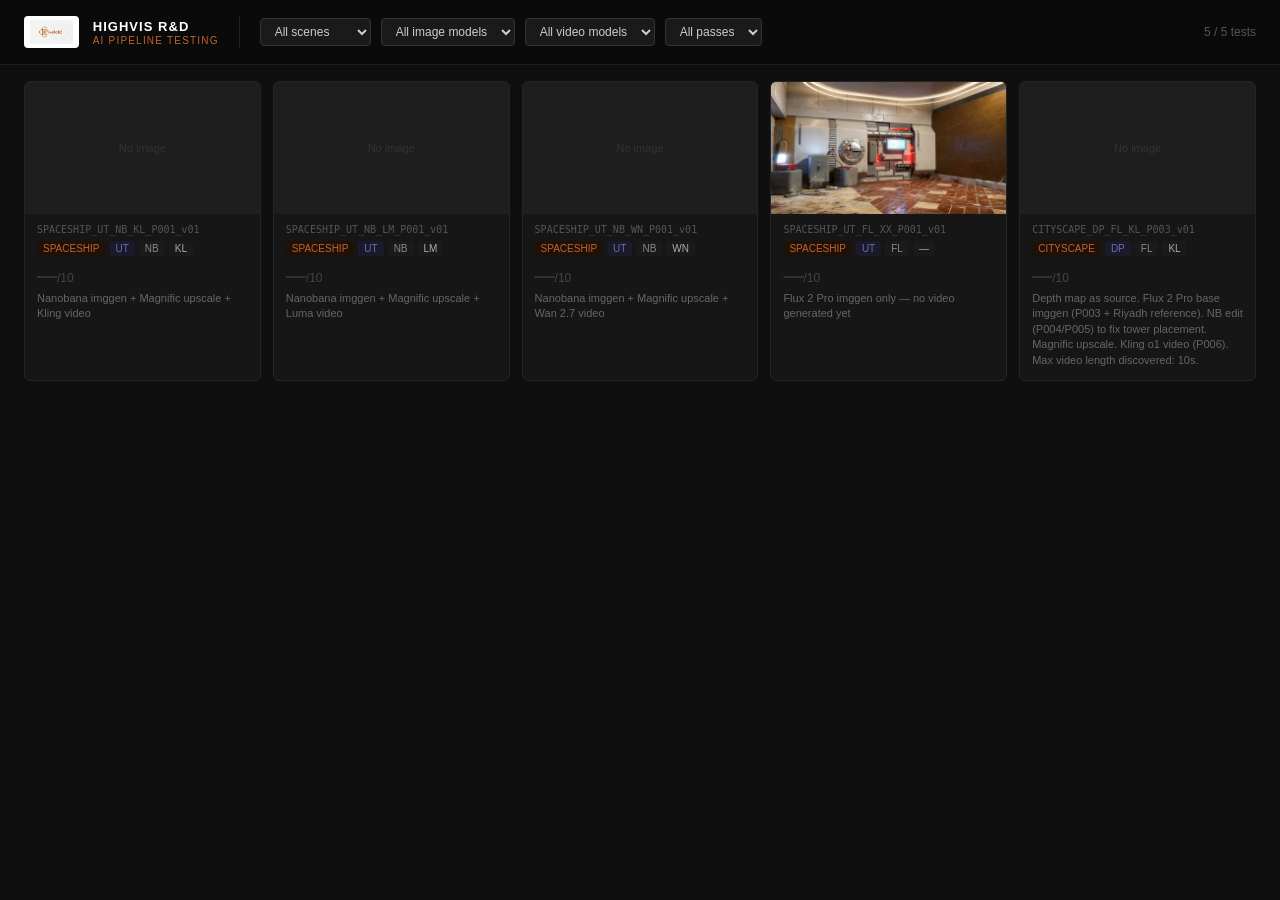
==== board.html @ c734a18b "Initial commit — HighVis R&D site Fivefold HighVis R&D comparison tool. Unreal + AI pipeline testing" ====
<!DOCTYPE html>
<html lang="en">
<head>
<meta charset="UTF-8">
<meta name="viewport" content="width=device-width, initial-scale=1.0">
<title>HighVis R&D — Fivefold</title>
<style>
  * { box-sizing: border-box; margin: 0; padding: 0; }

  body {
    background: #0f0f0f;
    color: #e0e0e0;
    font-family: -apple-system, BlinkMacSystemFont, "Segoe UI", sans-serif;
    font-size: 13px;
  }

  /* ── Header ── */
  header {
    padding: 16px 24px;
    border-bottom: 1px solid #1e1e1e;
    display: flex;
    align-items: center;
    gap: 20px;
    flex-wrap: wrap;
    background: #0a0a0a;
  }

  .header-brand {
    display: flex;
    align-items: center;
    gap: 14px;
    border-right: 1px solid #222;
    padding-right: 20px;
  }

  .header-brand img {
    height: 32px;
    width: auto;
    background: #fff;
    border-radius: 4px;
    padding: 4px 6px;
  }

  .header-titles { display: flex; flex-direction: column; gap: 1px; }
  .header-titles h1 { font-size: 13px; font-weight: 700; color: #fff; letter-spacing: 0.08em; text-transform: uppercase; }
  .header-titles span { font-size: 10px; color: #c4622d; letter-spacing: 0.12em; text-transform: uppercase; font-weight: 500; }

  .filters { display: flex; gap: 10px; flex-wrap: wrap; }

  select {
    background: #1a1a1a;
    border: 1px solid #333;
    color: #ccc;
    padding: 5px 10px;
    border-radius: 4px;
    font-size: 12px;
    cursor: pointer;
  }
  select:hover { border-color: #555; }

  .count { color: #555; font-size: 12px; margin-left: auto; }

  /* ── Grid ── */
  #grid {
    display: grid;
    grid-template-columns: repeat(auto-fill, minmax(220px, 1fr));
    gap: 12px;
    padding: 16px 24px;
  }

  .card {
    background: #161616;
    border: 1px solid #252525;
    border-radius: 6px;
    overflow: hidden;
    cursor: pointer;
    transition: border-color 0.15s, transform 0.1s;
  }
  .card:hover { border-color: #c4622d; transform: translateY(-1px); }

  .card-thumb {
    width: 100%;
    aspect-ratio: 16/9;
    background: #1e1e1e;
    overflow: hidden;
  }
  .card-thumb img {
    width: 100%; height: 100%;
    object-fit: cover;
    display: block;
  }
  .card-thumb .no-thumb {
    width: 100%; height: 100%;
    display: flex; align-items: center; justify-content: center;
    color: #333; font-size: 11px;
  }

  .card-body { padding: 10px 12px 12px; }
  .card-id { font-size: 10px; color: #555; margin-bottom: 6px; font-family: monospace; word-break: break-all; }
  .card-tags { display: flex; gap: 4px; flex-wrap: wrap; margin-bottom: 8px; }

  .tag { font-size: 10px; padding: 2px 6px; border-radius: 3px; font-weight: 500; }
  .tag-scene  { background: #1e1208; color: #c4622d; }
  .tag-pass   { background: #1a1a2a; color: #6d6db3; }
  .tag-img    { background: #1a1a1a; color: #888; }
  .tag-vid    { background: #1a1a1a; color: #aaa; }

  .card-score { font-size: 20px; font-weight: 700; color: #fff; }
  .card-score span { font-size: 12px; color: #444; font-weight: 400; }
  .card-notes { color: #666; font-size: 11px; margin-top: 4px; line-height: 1.4; }

  /* ── Modal overlay ── */
  #modal-overlay {
    display: none;
    position: fixed;
    inset: 0;
    background: rgba(0,0,0,0.94);
    z-index: 100;
    overflow-y: auto;
    padding: 20px;
  }
  #modal-overlay.open { display: block; }

  #modal {
    max-width: 1100px;
    margin: 0 auto;
    background: #111;
    border: 1px solid #2a2a2a;
    border-radius: 8px;
    overflow: hidden;
  }

  #modal-header {
    padding: 14px 20px;
    border-bottom: 1px solid #1a1a1a;
    display: flex;
    align-items: center;
    justify-content: space-between;
    background: #0d0d0d;
  }
  #modal-title { font-size: 12px; font-weight: 600; color: #fff; font-family: monospace; }
  #modal-close {
    background: none; border: none; color: #555;
    font-size: 22px; cursor: pointer; line-height: 1; padding: 0 4px;
  }
  #modal-close:hover { color: #ccc; }

  /* ── Compare slider ── */
  .compare-wrap {
    position: relative;
    width: 100%;
    aspect-ratio: 16/9;
    overflow: hidden;
    cursor: col-resize;
    user-select: none;
    background: #000;
  }

  .compare-before,
  .compare-after {
    position: absolute;
    inset: 0;
  }
  .compare-before img,
  .compare-after img {
    width: 100%; height: 100%;
    object-fit: contain;
    display: block;
    pointer-events: none;
  }
  .compare-after {
    clip-path: inset(0 50% 0 0);
  }

  .compare-divider {
    position: absolute;
    top: 0; bottom: 0;
    left: 50%;
    width: 2px;
    background: #c4622d;
    transform: translateX(-50%);
    pointer-events: none;
  }
  .compare-handle {
    position: absolute;
    top: 50%;
    left: 50%;
    transform: translate(-50%, -50%);
    width: 38px; height: 38px;
    border-radius: 50%;
    background: #c4622d;
    border: 2px solid #fff;
    display: flex; align-items: center; justify-content: center;
    pointer-events: none;
    box-shadow: 0 2px 8px rgba(0,0,0,0.5);
  }
  .compare-handle svg { width: 16px; height: 16px; fill: #fff; }

  .compare-labels {
    position: absolute;
    top: 10px;
    left: 0; right: 0;
    display: flex;
    justify-content: space-between;
    padding: 0 12px;
    pointer-events: none;
  }
  .compare-label {
    font-size: 10px;
    text-transform: uppercase;
    letter-spacing: 0.1em;
    background: rgba(0,0,0,0.6);
    color: #aaa;
    padding: 3px 8px;
    border-radius: 3px;
  }
  .compare-label.right { color: #c4622d; }

  /* ── Stage picker ── */
  .stage-picker {
    display: flex;
    gap: 8px;
    padding: 12px 16px;
    border-bottom: 1px solid #1a1a1a;
    align-items: center;
    background: #0d0d0d;
  }
  .stage-picker label { font-size: 10px; color: #444; text-transform: uppercase; letter-spacing: 0.1em; margin-right: 4px; }

  .stage-btn {
    background: #1a1a1a;
    border: 1px solid #2a2a2a;
    color: #666;
    padding: 5px 12px;
    border-radius: 4px;
    font-size: 11px;
    cursor: pointer;
    transition: all 0.1s;
  }
  .stage-btn:hover { border-color: #444; color: #ccc; }
  .stage-btn.active { background: #1e0e06; border-color: #c4622d; color: #c4622d; }
  .stage-btn:disabled { opacity: 0.25; cursor: default; }

  /* ── Video section ── */
  .video-section {
    padding: 16px;
    border-bottom: 1px solid #1a1a1a;
    display: flex;
    gap: 16px;
    align-items: flex-start;
  }

  .video-wrap {
    flex: 1;
    background: #000;
    border-radius: 4px;
    overflow: hidden;
    aspect-ratio: 16/9;
    position: relative;
    display: flex; align-items: center; justify-content: center;
  }
  .video-wrap video {
    width: 100%; height: 100%;
    object-fit: contain;
  }
  .video-wrap .no-video {
    color: #2a2a2a; font-size: 12px;
  }

  .video-controls {
    display: flex;
    flex-direction: column;
    gap: 8px;
    padding-top: 4px;
  }

  .vid-btn {
    background: #1a1a1a;
    border: 1px solid #2a2a2a;
    color: #888;
    width: 40px; height: 40px;
    border-radius: 6px;
    font-size: 16px;
    cursor: pointer;
    display: flex; align-items: center; justify-content: center;
    transition: all 0.1s;
  }
  .vid-btn:hover { border-color: #555; color: #ccc; }
  .vid-btn.active { background: #1e0e06; border-color: #c4622d; color: #c4622d; }
  .vid-btn:disabled { opacity: 0.25; cursor: default; }
  .vid-label { font-size: 9px; color: #444; text-transform: uppercase; letter-spacing: 0.08em; text-align: center; }

  /* ── Meta + notes ── */
  #modal-meta {
    padding: 14px 20px;
    display: flex;
    gap: 24px;
    flex-wrap: wrap;
    border-bottom: 1px solid #1a1a1a;
  }
  .meta-item { display: flex; flex-direction: column; gap: 2px; }
  .meta-key  { font-size: 10px; color: #444; text-transform: uppercase; letter-spacing: 0.08em; }
  .meta-val  { font-size: 13px; color: #ccc; }

  #modal-notes-area { padding: 12px 20px 16px; }
  #modal-notes-area textarea {
    width: 100%;
    background: #0a0a0a;
    border: 1px solid #222;
    color: #ccc;
    padding: 10px;
    border-radius: 4px;
    font-size: 12px;
    line-height: 1.5;
    resize: vertical;
    min-height: 52px;
  }

  .empty-state {
    grid-column: 1 / -1;
    text-align: center;
    padding: 60px 20px;
    color: #333;
  }

  @media (max-width: 600px) {
    .video-section { flex-direction: column; }
    .video-controls { flex-direction: row; }
  }
</style>
</head>
<body>

<header>
  <div class="header-brand">
    <img src="assets/fivefold-logo.png" alt="Fivefold">
    <div class="header-titles">
      <h1>HighVis R&D</h1>
      <span>AI Pipeline Testing</span>
    </div>
  </div>
  <div class="filters">
    <select id="f-scene"><option value="">All scenes</option></select>
    <select id="f-img"><option value="">All image models</option></select>
    <select id="f-vid"><option value="">All video models</option></select>
    <select id="f-pass"><option value="">All passes</option></select>
  </div>
  <span class="count" id="result-count"></span>
</header>

<div id="grid"></div>

<!-- ── Modal ── -->
<div id="modal-overlay">
  <div id="modal">

    <div id="modal-header">
      <span id="modal-title"></span>
      <button id="modal-close">×</button>
    </div>

    <!-- Compare slider -->
    <div class="compare-wrap" id="compare-wrap">
      <div class="compare-before" id="compare-before">
        <img id="img-before" src="" alt="">
      </div>
      <div class="compare-after" id="compare-after">
        <img id="img-after" src="" alt="">
      </div>
      <div class="compare-divider" id="compare-divider"></div>
      <div class="compare-handle" id="compare-handle">
        <svg viewBox="0 0 24 24"><path d="M8 5l-7 7 7 7V5zm8 0v14l7-7-7-7z"/></svg>
      </div>
      <div class="compare-labels">
        <span class="compare-label" id="label-before">Source</span>
        <span class="compare-label right" id="label-after">—</span>
      </div>
    </div>

    <!-- Stage picker -->
    <div class="stage-picker">
      <label>Compare vs</label>
      <button class="stage-btn" id="btn-imggen" onclick="setAfterStage('imggen')">Image Gen</button>
      <button class="stage-btn" id="btn-magnific" onclick="setAfterStage('magnific')">Magnific</button>
    </div>

    <!-- Video -->
    <div class="video-section">
      <div class="video-wrap">
        <video id="modal-video" preload="metadata"></video>
        <div class="no-video" id="no-video-msg" style="display:none">No video generated</div>
      </div>
      <div class="video-controls">
        <div>
          <button class="vid-btn" id="btn-play" onclick="togglePlay()" title="Play / Pause">▶</button>
          <div class="vid-label">Play</div>
        </div>
        <div>
          <button class="vid-btn" id="btn-loop" onclick="toggleLoop()" title="Loop">↻</button>
          <div class="vid-label">Loop</div>
        </div>
      </div>
    </div>

    <div id="modal-meta"></div>

    <div id="modal-notes-area">
      <textarea id="modal-notes" placeholder="Notes for this test..."></textarea>
    </div>

  </div>
</div>

<script>
let allTests = [];
let currentTest = null;
let sliderPos = 50;
let isDragging = false;
let currentAfterStage = 'magnific';

// ── Data ──────────────────────────────────────────────────────────────────────

async function loadData() {
  try {
    const r = await fetch("board_data.json?t=" + Date.now());
    allTests = await r.json();
    populateFilters();
    renderGrid();
  } catch(e) {
    document.getElementById("grid").innerHTML =
      '<div class="empty-state">No board_data.json found — run <code>python categorize.py</code> after dropping files in dump/.</div>';
  }
}

// ── Filters ───────────────────────────────────────────────────────────────────

function populateFilters() {
  fillSelect("f-scene", [...new Set(allTests.map(t => t.scene))].sort());
  fillSelect("f-img",   [...new Set(allTests.map(t => t.img))].sort());
  fillSelect("f-vid",   [...new Set(allTests.map(t => t.vid))].sort());
  fillSelect("f-pass",  [...new Set(allTests.map(t => t.pass))].sort());
}

function fillSelect(id, values) {
  const el = document.getElementById(id);
  const first = el.options[0];
  el.innerHTML = "";
  el.appendChild(first);
  values.forEach(v => {
    const o = document.createElement("option");
    o.value = o.textContent = v;
    el.appendChild(o);
  });
}

// ── Grid ──────────────────────────────────────────────────────────────────────

function renderGrid() {
  const f = {
    scene: document.getElementById("f-scene").value,
    img:   document.getElementById("f-img").value,
    vid:   document.getElementById("f-vid").value,
    pass:  document.getElementById("f-pass").value,
  };
  const filtered = allTests.filter(t =>
    (!f.scene || t.scene === f.scene) &&
    (!f.img   || t.img   === f.img)   &&
    (!f.vid   || t.vid   === f.vid)   &&
    (!f.pass  || t.pass  === f.pass)
  );

  document.getElementById("result-count").textContent =
    filtered.length + " / " + allTests.length + " tests";

  const grid = document.getElementById("grid");
  if (!filtered.length) {
    grid.innerHTML = '<div class="empty-state">No tests match filters.</div>';
    return;
  }

  grid.innerHTML = filtered.map(t => {
    const thumb = t.files.magnific || t.files.imggen || t.files.frame;
    const thumbHtml = thumb
      ? `<img src="${thumb}" alt="" loading="lazy" onerror="this.parentElement.innerHTML='<div class=no-thumb>No image</div>'">`
      : `<div class="no-thumb">No image yet</div>`;
    const score = t.score
      ? `<div class="card-score">${t.score}<span>/10</span></div>`
      : `<div class="card-score" style="color:#333">—<span>/10</span></div>`;
    const notes = t.notes ? `<div class="card-notes">${t.notes}</div>` : "";

    return `
    <div class="card" onclick='openModal(${JSON.stringify(t).replace(/'/g, "&#39;")})'>
      <div class="card-thumb">${thumbHtml}</div>
      <div class="card-body">
        <div class="card-id">${t.test_id}</div>
        <div class="card-tags">
          <span class="tag tag-scene">${t.scene}</span>
          <span class="tag tag-pass">${t.pass}</span>
          <span class="tag tag-img">${t.img}</span>
          <span class="tag tag-vid">${t.vid}</span>
        </div>
        ${score}${notes}
      </div>
    </div>`;
  }).join("");
}

["f-scene","f-img","f-vid","f-pass"].forEach(id =>
  document.getElementById(id).addEventListener("change", renderGrid)
);

// ── Modal ─────────────────────────────────────────────────────────────────────

function openModal(test) {
  currentTest = test;
  document.getElementById("modal-title").textContent = test.test_id;
  document.getElementById("modal-notes").value = test.notes || "";

  // Reset slider to centre
  sliderPos = 50;
  applySlider();

  // Before = always source frame
  document.getElementById("img-before").src = test.files.frame || "";
  document.getElementById("label-before").textContent = "Source";

  // Default after stage: prefer magnific, fall back to imggen
  currentAfterStage = test.files.magnific ? "magnific" : "imggen";
  setAfterStage(currentAfterStage);

  // Stage buttons — disable if file missing
  document.getElementById("btn-imggen").disabled   = !test.files.imggen;
  document.getElementById("btn-magnific").disabled = !test.files.magnific;

  // Video
  const vid = document.getElementById("modal-video");
  const noVidMsg = document.getElementById("no-video-msg");
  if (test.files.video) {
    vid.src = test.files.video;
    vid.loop = document.getElementById("btn-loop").classList.contains("active");
    vid.style.display = "";
    noVidMsg.style.display = "none";
  } else {
    vid.src = "";
    vid.style.display = "none";
    noVidMsg.style.display = "";
  }
  document.getElementById("btn-play").textContent = "▶";

  // Meta
  document.getElementById("modal-meta").innerHTML = [
    ["Scene",     test.scene],
    ["Pass",      test.pass],
    ["Img model", test.img],
    ["Vid model", test.vid],
    ["Prompt",    test.prompt],
    ["Version",   test.version],
    ["Date",      test.date],
    ["Score",     test.score || "—"],
  ].map(([k,v]) => `<div class="meta-item"><span class="meta-key">${k}</span><span class="meta-val">${v}</span></div>`).join("");

  document.getElementById("modal-overlay").classList.add("open");
  document.body.style.overflow = "hidden";
}

function setAfterStage(stage) {
  if (!currentTest) return;
  currentAfterStage = stage;
  const src = currentTest.files[stage];
  document.getElementById("img-after").src = src || "";
  document.getElementById("label-after").textContent =
    stage === "magnific" ? "Magnific" : "Image Gen";

  document.querySelectorAll(".stage-btn").forEach(b => b.classList.remove("active"));
  const btn = document.getElementById("btn-" + stage);
  if (btn) btn.classList.add("active");
}

function closeModal() {
  const vid = document.getElementById("modal-video");
  vid.pause();
  vid.src = "";
  document.getElementById("modal-overlay").classList.remove("open");
  document.body.style.overflow = "";
  currentTest = null;
}

document.getElementById("modal-close").addEventListener("click", closeModal);
document.getElementById("modal-overlay").addEventListener("click", e => {
  if (e.target === document.getElementById("modal-overlay")) closeModal();
});
document.addEventListener("keydown", e => { if (e.key === "Escape") closeModal(); });

// ── Compare slider drag ───────────────────────────────────────────────────────

function applySlider() {
  const pct = sliderPos;
  document.getElementById("compare-after").style.clipPath   = `inset(0 ${100 - pct}% 0 0)`;
  document.getElementById("compare-divider").style.left     = pct + "%";
  document.getElementById("compare-handle").style.left      = pct + "%";
}

function getSliderPct(e) {
  const wrap = document.getElementById("compare-wrap");
  const rect = wrap.getBoundingClientRect();
  const clientX = e.touches ? e.touches[0].clientX : e.clientX;
  return Math.max(0, Math.min(100, ((clientX - rect.left) / rect.width) * 100));
}

document.getElementById("compare-wrap").addEventListener("mousedown",  e => { isDragging = true; sliderPos = getSliderPct(e); applySlider(); });
document.getElementById("compare-wrap").addEventListener("touchstart", e => { isDragging = true; sliderPos = getSliderPct(e); applySlider(); }, { passive: true });
document.addEventListener("mousemove",  e => { if (!isDragging) return; sliderPos = getSliderPct(e); applySlider(); });
document.addEventListener("touchmove",  e => { if (!isDragging) return; sliderPos = getSliderPct(e); applySlider(); }, { passive: true });
document.addEventListener("mouseup",  () => isDragging = false);
document.addEventListener("touchend", () => isDragging = false);

// ── Video controls ────────────────────────────────────────────────────────────

function togglePlay() {
  const vid = document.getElementById("modal-video");
  const btn = document.getElementById("btn-play");
  if (!vid.src) return;
  if (vid.paused) { vid.play(); btn.textContent = "⏸"; }
  else            { vid.pause(); btn.textContent = "▶"; }
}

function toggleLoop() {
  const vid = document.getElementById("modal-video");
  const btn = document.getElementById("btn-loop");
  vid.loop = !vid.loop;
  btn.classList.toggle("active", vid.loop);
}

document.getElementById("modal-video").addEventListener("ended", () => {
  document.getElementById("btn-play").textContent = "▶";
});

loadData();
</script>
</body>
</html>
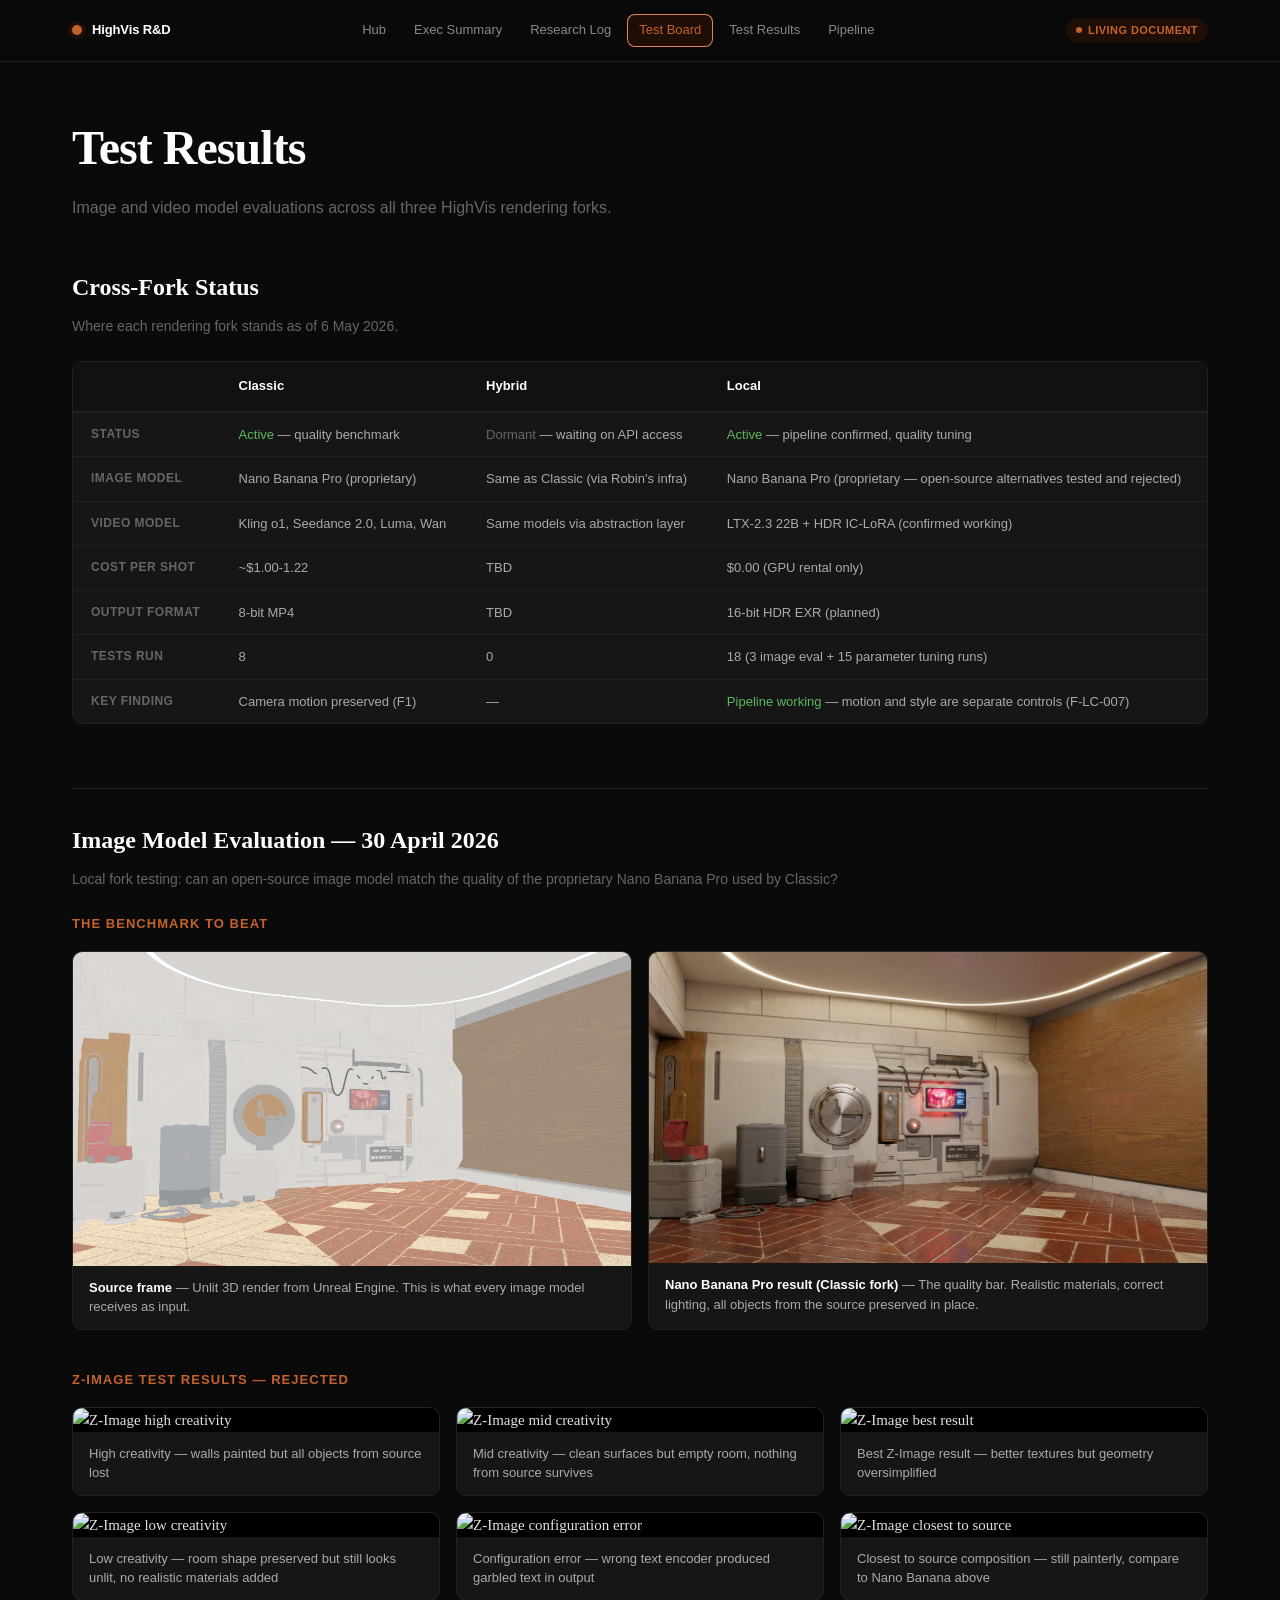
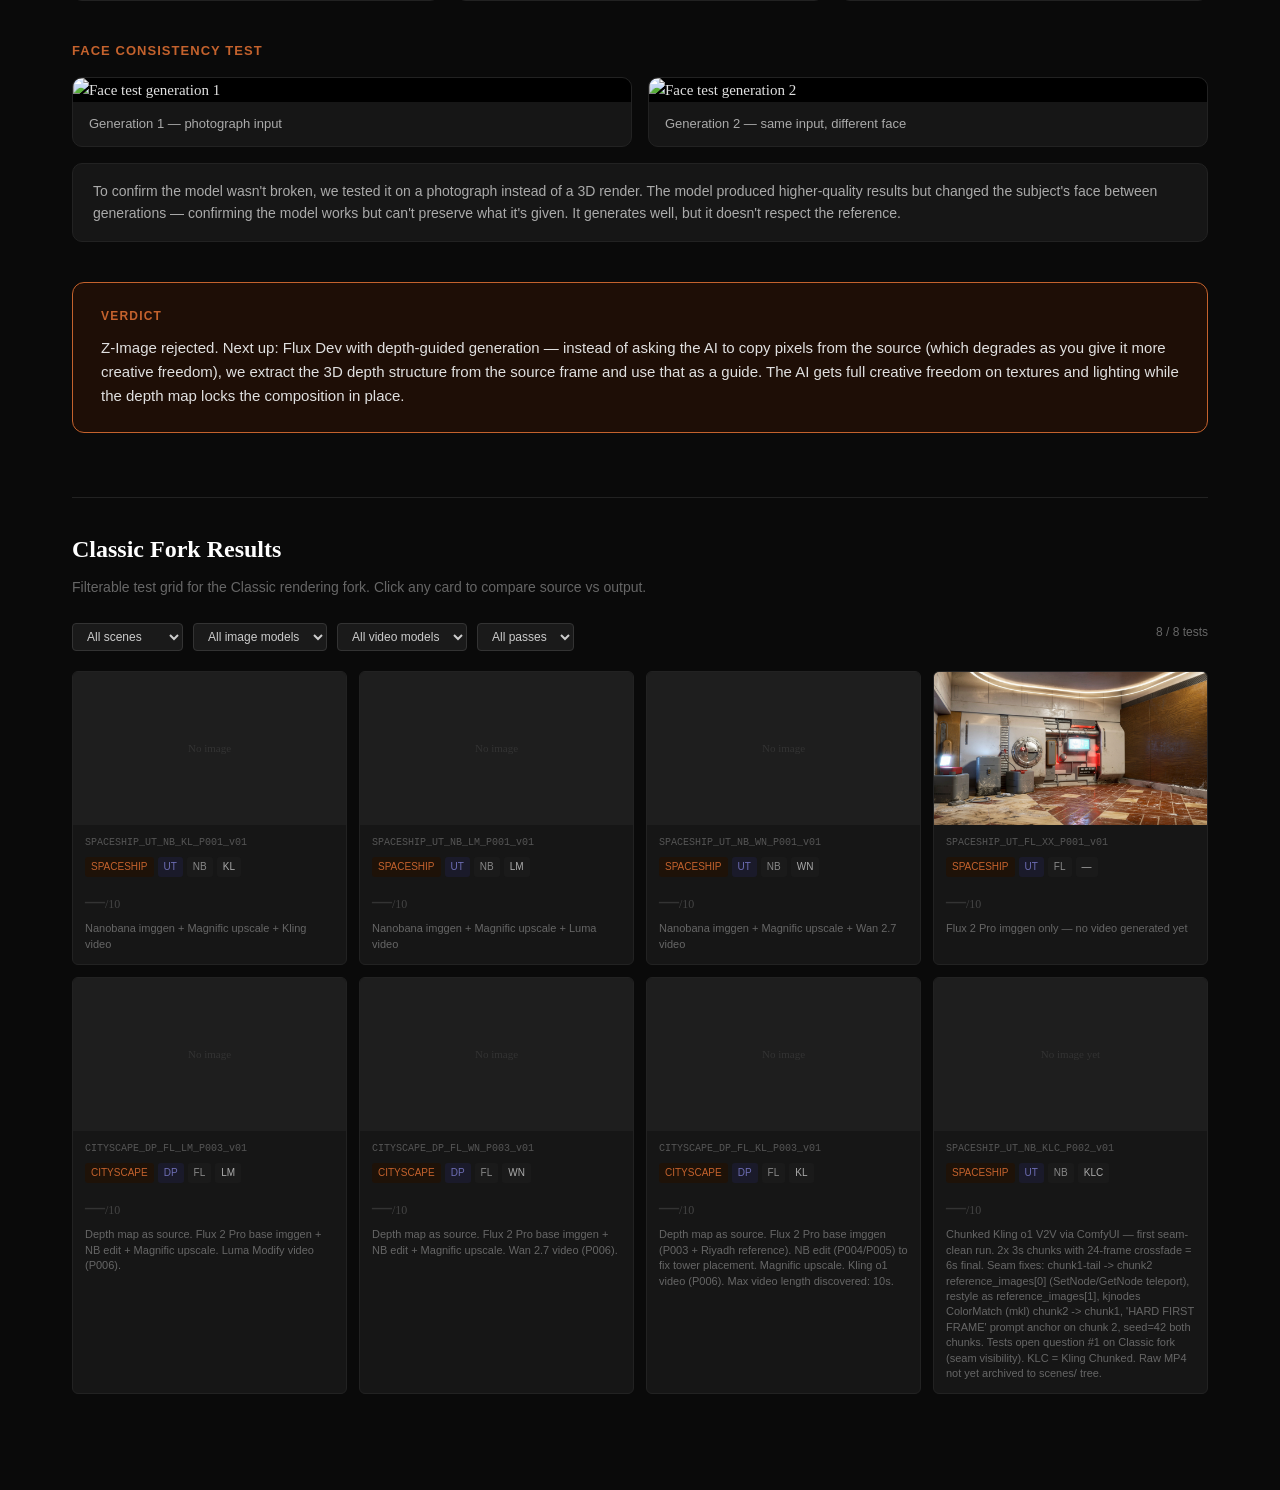
==== commit 9e206566: "Website: fix language — V2V was always the plan, fix RunPod cost - Remove 'V2V' framing as if it was" ====
--- a/board.html
+++ b/board.html
@@ -3,51 +3,235 @@
 <head>
 <meta charset="UTF-8">
 <meta name="viewport" content="width=device-width, initial-scale=1.0">
-<title>HighVis R&D — Fivefold</title>
+<title>Test Results — HighVis R&D</title>
+<link rel="stylesheet" href="highvis-shared.css">
 <style>
-  * { box-sizing: border-box; margin: 0; padding: 0; }
-
-  body {
-    background: #0f0f0f;
+  /* ── Dark-mode overrides for test results page ── */
+  body[data-page="board"] {
+    --bg: #0a0a0a;
+    --bg-deep: #111;
+    --surface: #161616;
+    --ink: #e0e0e0;
+    --ink-soft: #aaa;
+    --ink-muted: #666;
+    --rule: #222;
+    --accent: #c4622d;
+    --accent-soft: #e5825f;
+    --accent-bg: #1e0e06;
+    --code-bg: #1a1a1a;
+    background: #0a0a0a;
     color: #e0e0e0;
-    font-family: -apple-system, BlinkMacSystemFont, "Segoe UI", sans-serif;
+    font-size: 15px;
+    line-height: 1.6;
+  }
+
+  /* Fix topbar for dark theme */
+  body[data-page="board"] .topbar { background: rgba(10, 10, 10, 0.92); border-bottom-color: #222; }
+  body[data-page="board"] .topbar-nav a { color: #888; }
+  body[data-page="board"] .topbar-nav a:hover { background: #1a1a1a; color: var(--accent); }
+  body[data-page="board"] .topbar-nav a.active { background: var(--accent-bg); color: var(--accent); }
+  body[data-page="board"] .brand { color: #fff; }
+  body[data-page="board"] .topbar-pill { background: var(--accent-bg); }
+
+  /* ── Page layout ── */
+  .page-wrap {
+    max-width: 1200px;
+    margin: 0 auto;
+    padding: 48px 32px 96px;
+  }
+
+  .page-title {
+    font-family: var(--serif);
+    font-size: clamp(32px, 4vw, 48px);
+    font-weight: 600;
+    color: #fff;
+    letter-spacing: -0.02em;
+    margin-bottom: 8px;
+  }
+
+  .page-subtitle {
+    font-size: 16px;
+    color: var(--ink-muted);
+    margin-bottom: 48px;
+    font-family: var(--sans);
+  }
+
+  /* ── Section headings ── */
+  .section-heading {
+    font-family: var(--serif);
+    font-size: 24px;
+    font-weight: 600;
+    color: #fff;
+    margin: 64px 0 8px;
+    padding-top: 32px;
+    border-top: 1px solid var(--rule);
+  }
+  .section-heading:first-of-type { border-top: none; padding-top: 0; margin-top: 0; }
+
+  .section-desc {
+    font-size: 14px;
+    color: var(--ink-muted);
+    margin-bottom: 24px;
+    font-family: var(--sans);
+  }
+
+  /* ── Cross-fork status table ── */
+  .status-table-wrap {
+    overflow-x: auto;
+    border-radius: 10px;
+    border: 1px solid var(--rule);
+    margin-bottom: 48px;
+  }
+  .status-table {
+    width: 100%;
+    border-collapse: collapse;
+    font-family: var(--sans);
     font-size: 13px;
-  }
-
-  /* ── Header ── */
-  header {
-    padding: 16px 24px;
-    border-bottom: 1px solid #1e1e1e;
+    background: var(--surface);
+  }
+  .status-table th {
+    text-align: left;
+    font-weight: 600;
+    padding: 14px 18px;
+    border-bottom: 2px solid var(--rule);
+    color: #fff;
+    background: #111;
+    white-space: nowrap;
+  }
+  .status-table td {
+    padding: 12px 18px;
+    border-bottom: 1px solid var(--rule);
+    color: var(--ink-soft);
+    vertical-align: top;
+    line-height: 1.5;
+  }
+  .status-table tbody tr:last-child td { border-bottom: none; }
+  .status-table tbody tr:hover { background: #1a1a1a; }
+  .status-table td:first-child {
+    font-weight: 600;
+    color: var(--ink-muted);
+    white-space: nowrap;
+    font-size: 12px;
+    text-transform: uppercase;
+    letter-spacing: 0.04em;
+  }
+  .status-table .col-classic { border-left: 2px solid var(--accent); }
+
+  .fork-active { color: #5cb85c; }
+  .fork-dormant { color: #666; }
+  .fork-rejected { color: #d9534f; }
+
+  /* ── Image evaluation section ── */
+  .eval-row {
+    margin-bottom: 40px;
+  }
+  .eval-row-title {
+    font-family: var(--sans);
+    font-size: 13px;
+    font-weight: 600;
+    text-transform: uppercase;
+    letter-spacing: 0.08em;
+    color: var(--accent);
+    margin-bottom: 16px;
+  }
+
+  .benchmark-pair {
+    display: grid;
+    grid-template-columns: 1fr 1fr;
+    gap: 16px;
+  }
+  @media (max-width: 700px) {
+    .benchmark-pair { grid-template-columns: 1fr; }
+  }
+
+  .img-card {
+    background: var(--surface);
+    border: 1px solid var(--rule);
+    border-radius: 10px;
+    overflow: hidden;
+  }
+  .img-card img {
+    width: 100%;
+    display: block;
+    background: #000;
+  }
+  .img-card .img-caption {
+    padding: 12px 16px;
+    font-family: var(--sans);
+    font-size: 13px;
+    color: var(--ink-soft);
+    line-height: 1.5;
+  }
+  .img-card .img-caption strong {
+    color: #fff;
+    font-weight: 600;
+  }
+
+  /* Z-Image failure grid */
+  .failure-grid {
+    display: grid;
+    grid-template-columns: repeat(auto-fill, minmax(280px, 1fr));
+    gap: 16px;
+  }
+  @media (max-width: 700px) {
+    .failure-grid { grid-template-columns: 1fr; }
+  }
+
+  /* Face test pair */
+  .face-pair {
+    display: grid;
+    grid-template-columns: 1fr 1fr;
+    gap: 16px;
+  }
+  @media (max-width: 700px) {
+    .face-pair { grid-template-columns: 1fr; }
+  }
+  .face-caption {
+    grid-column: 1 / -1;
+    padding: 16px 20px;
+    background: var(--surface);
+    border: 1px solid var(--rule);
+    border-radius: 10px;
+    font-family: var(--sans);
+    font-size: 14px;
+    color: var(--ink-soft);
+    line-height: 1.6;
+  }
+
+  /* Verdict box */
+  .verdict-box {
+    margin-top: 32px;
+    padding: 24px 28px;
+    background: var(--accent-bg);
+    border: 1px solid var(--accent);
+    border-radius: 12px;
+    margin-bottom: 16px;
+  }
+  .verdict-box .verdict-label {
+    font-family: var(--sans);
+    font-size: 12px;
+    font-weight: 700;
+    text-transform: uppercase;
+    letter-spacing: 0.1em;
+    color: var(--accent);
+    margin-bottom: 10px;
+  }
+  .verdict-box p {
+    font-family: var(--sans);
+    font-size: 15px;
+    color: var(--ink);
+    line-height: 1.6;
+    margin: 0;
+  }
+
+  /* ── Classic grid section ── */
+  .classic-filters {
     display: flex;
-    align-items: center;
-    gap: 20px;
+    gap: 10px;
     flex-wrap: wrap;
-    background: #0a0a0a;
-  }
-
-  .header-brand {
-    display: flex;
-    align-items: center;
-    gap: 14px;
-    border-right: 1px solid #222;
-    padding-right: 20px;
-  }
-
-  .header-brand img {
-    height: 32px;
-    width: auto;
-    background: #fff;
-    border-radius: 4px;
-    padding: 4px 6px;
-  }
-
-  .header-titles { display: flex; flex-direction: column; gap: 1px; }
-  .header-titles h1 { font-size: 13px; font-weight: 700; color: #fff; letter-spacing: 0.08em; text-transform: uppercase; }
-  .header-titles span { font-size: 10px; color: #c4622d; letter-spacing: 0.12em; text-transform: uppercase; font-weight: 500; }
-
-  .filters { display: flex; gap: 10px; flex-wrap: wrap; }
-
-  select {
+    margin-bottom: 20px;
+  }
+  .classic-filters select {
     background: #1a1a1a;
     border: 1px solid #333;
     color: #ccc;
@@ -55,28 +239,32 @@
     border-radius: 4px;
     font-size: 12px;
     cursor: pointer;
-  }
-  select:hover { border-color: #555; }
-
-  .count { color: #555; font-size: 12px; margin-left: auto; }
-
-  /* ── Grid ── */
+    font-family: var(--sans);
+  }
+  .classic-filters select:hover { border-color: #555; }
+
+  .count {
+    color: var(--ink-muted);
+    font-size: 12px;
+    font-family: var(--sans);
+    margin-left: auto;
+  }
+
   #grid {
     display: grid;
     grid-template-columns: repeat(auto-fill, minmax(220px, 1fr));
     gap: 12px;
-    padding: 16px 24px;
   }
 
   .card {
-    background: #161616;
-    border: 1px solid #252525;
+    background: var(--surface);
+    border: 1px solid var(--rule);
     border-radius: 6px;
     overflow: hidden;
     cursor: pointer;
     transition: border-color 0.15s, transform 0.1s;
   }
-  .card:hover { border-color: #c4622d; transform: translateY(-1px); }
+  .card:hover { border-color: var(--accent); transform: translateY(-1px); }
 
   .card-thumb {
     width: 100%;
@@ -96,18 +284,18 @@
   }
 
   .card-body { padding: 10px 12px 12px; }
-  .card-id { font-size: 10px; color: #555; margin-bottom: 6px; font-family: monospace; word-break: break-all; }
+  .card-id { font-size: 10px; color: #555; margin-bottom: 6px; font-family: var(--mono); word-break: break-all; }
   .card-tags { display: flex; gap: 4px; flex-wrap: wrap; margin-bottom: 8px; }
 
-  .tag { font-size: 10px; padding: 2px 6px; border-radius: 3px; font-weight: 500; }
-  .tag-scene  { background: #1e1208; color: #c4622d; }
+  .tag { font-size: 10px; padding: 2px 6px; border-radius: 3px; font-weight: 500; font-family: var(--sans); }
+  .tag-scene  { background: #1e1208; color: var(--accent); }
   .tag-pass   { background: #1a1a2a; color: #6d6db3; }
   .tag-img    { background: #1a1a1a; color: #888; }
   .tag-vid    { background: #1a1a1a; color: #aaa; }
 
   .card-score { font-size: 20px; font-weight: 700; color: #fff; }
   .card-score span { font-size: 12px; color: #444; font-weight: 400; }
-  .card-notes { color: #666; font-size: 11px; margin-top: 4px; line-height: 1.4; }
+  .card-notes { color: #666; font-size: 11px; margin-top: 4px; line-height: 1.4; font-family: var(--sans); }
 
   /* ── Modal overlay ── */
   #modal-overlay {
@@ -138,7 +326,7 @@
     justify-content: space-between;
     background: #0d0d0d;
   }
-  #modal-title { font-size: 12px; font-weight: 600; color: #fff; font-family: monospace; }
+  #modal-title { font-size: 12px; font-weight: 600; color: #fff; font-family: var(--mono); }
   #modal-close {
     background: none; border: none; color: #555;
     font-size: 22px; cursor: pointer; line-height: 1; padding: 0 4px;
@@ -177,7 +365,7 @@
     top: 0; bottom: 0;
     left: 50%;
     width: 2px;
-    background: #c4622d;
+    background: var(--accent);
     transform: translateX(-50%);
     pointer-events: none;
   }
@@ -188,7 +376,7 @@
     transform: translate(-50%, -50%);
     width: 38px; height: 38px;
     border-radius: 50%;
-    background: #c4622d;
+    background: var(--accent);
     border: 2px solid #fff;
     display: flex; align-items: center; justify-content: center;
     pointer-events: none;
@@ -213,8 +401,9 @@
     color: #aaa;
     padding: 3px 8px;
     border-radius: 3px;
-  }
-  .compare-label.right { color: #c4622d; }
+    font-family: var(--sans);
+  }
+  .compare-label.right { color: var(--accent); }
 
   /* ── Stage picker ── */
   .stage-picker {
@@ -225,7 +414,7 @@
     align-items: center;
     background: #0d0d0d;
   }
-  .stage-picker label { font-size: 10px; color: #444; text-transform: uppercase; letter-spacing: 0.1em; margin-right: 4px; }
+  .stage-picker label { font-size: 10px; color: #444; text-transform: uppercase; letter-spacing: 0.1em; margin-right: 4px; font-family: var(--sans); }
 
   .stage-btn {
     background: #1a1a1a;
@@ -236,9 +425,10 @@
     font-size: 11px;
     cursor: pointer;
     transition: all 0.1s;
+    font-family: var(--sans);
   }
   .stage-btn:hover { border-color: #444; color: #ccc; }
-  .stage-btn.active { background: #1e0e06; border-color: #c4622d; color: #c4622d; }
+  .stage-btn.active { background: var(--accent-bg); border-color: var(--accent); color: var(--accent); }
   .stage-btn:disabled { opacity: 0.25; cursor: default; }
 
   /* ── Video section ── */
@@ -286,9 +476,9 @@
     transition: all 0.1s;
   }
   .vid-btn:hover { border-color: #555; color: #ccc; }
-  .vid-btn.active { background: #1e0e06; border-color: #c4622d; color: #c4622d; }
+  .vid-btn.active { background: var(--accent-bg); border-color: var(--accent); color: var(--accent); }
   .vid-btn:disabled { opacity: 0.25; cursor: default; }
-  .vid-label { font-size: 9px; color: #444; text-transform: uppercase; letter-spacing: 0.08em; text-align: center; }
+  .vid-label { font-size: 9px; color: #444; text-transform: uppercase; letter-spacing: 0.08em; text-align: center; font-family: var(--sans); }
 
   /* ── Meta + notes ── */
   #modal-meta {
@@ -299,7 +489,7 @@
     border-bottom: 1px solid #1a1a1a;
   }
   .meta-item { display: flex; flex-direction: column; gap: 2px; }
-  .meta-key  { font-size: 10px; color: #444; text-transform: uppercase; letter-spacing: 0.08em; }
+  .meta-key  { font-size: 10px; color: #444; text-transform: uppercase; letter-spacing: 0.08em; font-family: var(--sans); }
   .meta-val  { font-size: 13px; color: #ccc; }
 
   #modal-notes-area { padding: 12px 20px 16px; }
@@ -314,6 +504,7 @@
     line-height: 1.5;
     resize: vertical;
     min-height: 52px;
+    font-family: var(--sans);
   }
 
   .empty-state {
@@ -324,31 +515,178 @@
   }
 
   @media (max-width: 600px) {
+    .page-wrap { padding: 32px 16px 64px; }
     .video-section { flex-direction: column; }
     .video-controls { flex-direction: row; }
   }
 </style>
 </head>
-<body>
-
-<header>
-  <div class="header-brand">
-    <img src="assets/fivefold-logo.png" alt="Fivefold">
-    <div class="header-titles">
-      <h1>HighVis R&D</h1>
-      <span>AI Pipeline Testing</span>
+<body data-page="board">
+
+<script src="highvis-nav.js"></script>
+
+<div class="page-wrap">
+
+  <!-- Page header -->
+  <h1 class="page-title">Test Results</h1>
+  <p class="page-subtitle">Image and video model evaluations across all three HighVis rendering forks.</p>
+
+  <!-- ══════════════════════════════════════════════════════════════
+       SECTION 1 — Cross-Fork Status
+       ══════════════════════════════════════════════════════════════ -->
+  <h2 class="section-heading">Cross-Fork Status</h2>
+  <p class="section-desc">Where each rendering fork stands as of 6 May 2026.</p>
+
+  <div class="status-table-wrap">
+    <table class="status-table">
+      <thead>
+        <tr>
+          <th></th>
+          <th>Classic</th>
+          <th>Hybrid</th>
+          <th>Local</th>
+        </tr>
+      </thead>
+      <tbody>
+        <tr>
+          <td>Status</td>
+          <td><span class="fork-active">Active</span> — quality benchmark</td>
+          <td><span class="fork-dormant">Dormant</span> — waiting on API access</td>
+          <td><span class="fork-active">Active</span> — pipeline confirmed, quality tuning</td>
+        </tr>
+        <tr>
+          <td>Image Model</td>
+          <td>Nano Banana Pro (proprietary)</td>
+          <td>Same as Classic (via Robin's infra)</td>
+          <td>Nano Banana Pro (proprietary — open-source alternatives tested and rejected)</td>
+        </tr>
+        <tr>
+          <td>Video Model</td>
+          <td>Kling o1, Seedance 2.0, Luma, Wan</td>
+          <td>Same models via abstraction layer</td>
+          <td>LTX-2.3 22B + HDR IC-LoRA (confirmed working)</td>
+        </tr>
+        <tr>
+          <td>Cost per shot</td>
+          <td>~$1.00-1.22</td>
+          <td>TBD</td>
+          <td>$0.00 (GPU rental only)</td>
+        </tr>
+        <tr>
+          <td>Output format</td>
+          <td>8-bit MP4</td>
+          <td>TBD</td>
+          <td>16-bit HDR EXR (planned)</td>
+        </tr>
+        <tr>
+          <td>Tests run</td>
+          <td>8</td>
+          <td>0</td>
+          <td>18 (3 image eval + 15 parameter tuning runs)</td>
+        </tr>
+        <tr>
+          <td>Key finding</td>
+          <td>Camera motion preserved (F1)</td>
+          <td>—</td>
+          <td><span class="fork-active">Pipeline working</span> — motion and style are separate controls (F-LC-007)</td>
+        </tr>
+      </tbody>
+    </table>
+  </div>
+
+  <!-- ══════════════════════════════════════════════════════════════
+       SECTION 2 — Image Model Evaluation (hero)
+       ══════════════════════════════════════════════════════════════ -->
+  <h2 class="section-heading">Image Model Evaluation — 30 April 2026</h2>
+  <p class="section-desc">Local fork testing: can an open-source image model match the quality of the proprietary Nano Banana Pro used by Classic?</p>
+
+  <!-- Row 1: Benchmark to beat -->
+  <div class="eval-row">
+    <div class="eval-row-title">The benchmark to beat</div>
+    <div class="benchmark-pair">
+      <div class="img-card">
+        <img src="scenes/SPACESHIP/tests/SPACESHIP_UT_NB_KL_P001_v01/source_frame.png" alt="Unlit 3D render — source frame" loading="lazy">
+        <div class="img-caption"><strong>Source frame</strong> — Unlit 3D render from Unreal Engine. This is what every image model receives as input.</div>
+      </div>
+      <div class="img-card">
+        <img src="scenes/SPACESHIP/tests/SPACESHIP_UT_NB_KL_P001_v01/img_gen.png" alt="Nano Banana Pro result" loading="lazy">
+        <div class="img-caption"><strong>Nano Banana Pro result (Classic fork)</strong> — The quality bar. Realistic materials, correct lighting, all objects from the source preserved in place.</div>
+      </div>
     </div>
   </div>
-  <div class="filters">
+
+  <!-- Row 2: Z-Image failures -->
+  <div class="eval-row">
+    <div class="eval-row-title">Z-Image test results — rejected</div>
+    <div class="failure-grid">
+      <div class="img-card">
+        <img src="scenes/SPACESHIP/tests/LC_SPACESHIP_UT_ZI_XX_P001_v01/zi_denoise_high_01.png" alt="Z-Image high creativity" loading="lazy">
+        <div class="img-caption">High creativity — walls painted but all objects from source lost</div>
+      </div>
+      <div class="img-card">
+        <img src="scenes/SPACESHIP/tests/LC_SPACESHIP_UT_ZI_XX_P001_v01/zi_03.png" alt="Z-Image mid creativity" loading="lazy">
+        <div class="img-caption">Mid creativity — clean surfaces but empty room, nothing from source survives</div>
+      </div>
+      <div class="img-card">
+        <img src="scenes/SPACESHIP/tests/LC_SPACESHIP_UT_ZI_XX_P001_v01/zi_08.png" alt="Z-Image best result" loading="lazy">
+        <div class="img-caption">Best Z-Image result — better textures but geometry oversimplified</div>
+      </div>
+      <div class="img-card">
+        <img src="scenes/SPACESHIP/tests/LC_SPACESHIP_UT_ZI_XX_P001_v01/zi_denoise_low_15.png" alt="Z-Image low creativity" loading="lazy">
+        <div class="img-caption">Low creativity — room shape preserved but still looks unlit, no realistic materials added</div>
+      </div>
+      <div class="img-card">
+        <img src="scenes/SPACESHIP/tests/LC_SPACESHIP_UT_ZI_XX_P001_v01/zi_denoise_low_10.png" alt="Z-Image configuration error" loading="lazy">
+        <div class="img-caption">Configuration error — wrong text encoder produced garbled text in output</div>
+      </div>
+      <div class="img-card">
+        <img src="scenes/SPACESHIP/tests/LC_SPACESHIP_UT_ZI_XX_P001_v01/zi_18.png" alt="Z-Image closest to source" loading="lazy">
+        <div class="img-caption">Closest to source composition — still painterly, compare to Nano Banana above</div>
+      </div>
+    </div>
+  </div>
+
+  <!-- Row 3: Face test -->
+  <div class="eval-row">
+    <div class="eval-row-title">Face consistency test</div>
+    <div class="face-pair">
+      <div class="img-card">
+        <img src="scenes/SPACESHIP/tests/LC_SPACESHIP_UT_ZI_XX_P001_v01/zi_turbo_21.png" alt="Face test generation 1" loading="lazy">
+        <div class="img-caption">Generation 1 — photograph input</div>
+      </div>
+      <div class="img-card">
+        <img src="scenes/SPACESHIP/tests/LC_SPACESHIP_UT_ZI_XX_P001_v01/zi_turbo_25.png" alt="Face test generation 2" loading="lazy">
+        <div class="img-caption">Generation 2 — same input, different face</div>
+      </div>
+      <div class="face-caption">
+        To confirm the model wasn't broken, we tested it on a photograph instead of a 3D render. The model produced higher-quality results but changed the subject's face between generations — confirming the model works but can't preserve what it's given. It generates well, but it doesn't respect the reference.
+      </div>
+    </div>
+  </div>
+
+  <!-- Verdict -->
+  <div class="verdict-box">
+    <div class="verdict-label">Verdict</div>
+    <p>Z-Image rejected. Next up: Flux Dev with depth-guided generation — instead of asking the AI to copy pixels from the source (which degrades as you give it more creative freedom), we extract the 3D depth structure from the source frame and use that as a guide. The AI gets full creative freedom on textures and lighting while the depth map locks the composition in place.</p>
+  </div>
+
+  <!-- ══════════════════════════════════════════════════════════════
+       SECTION 3 — Classic Fork Results (existing card grid)
+       ══════════════════════════════════════════════════════════════ -->
+  <h2 class="section-heading">Classic Fork Results</h2>
+  <p class="section-desc">Filterable test grid for the Classic rendering fork. Click any card to compare source vs output.</p>
+
+  <div class="classic-filters">
     <select id="f-scene"><option value="">All scenes</option></select>
     <select id="f-img"><option value="">All image models</option></select>
     <select id="f-vid"><option value="">All video models</option></select>
     <select id="f-pass"><option value="">All passes</option></select>
+    <span class="count" id="result-count"></span>
   </div>
-  <span class="count" id="result-count"></span>
-</header>
-
-<div id="grid"></div>
+
+  <div id="grid"></div>
+
+</div>
 
 <!-- ── Modal ── -->
 <div id="modal-overlay">
@@ -356,7 +694,7 @@
 
     <div id="modal-header">
       <span id="modal-title"></span>
-      <button id="modal-close">×</button>
+      <button id="modal-close">&times;</button>
     </div>
 
     <!-- Compare slider -->
@@ -392,11 +730,11 @@
       </div>
       <div class="video-controls">
         <div>
-          <button class="vid-btn" id="btn-play" onclick="togglePlay()" title="Play / Pause">▶</button>
+          <button class="vid-btn" id="btn-play" onclick="togglePlay()" title="Play / Pause">&#9654;</button>
           <div class="vid-label">Play</div>
         </div>
         <div>
-          <button class="vid-btn" id="btn-loop" onclick="toggleLoop()" title="Loop">↻</button>
+          <button class="vid-btn" id="btn-loop" onclick="toggleLoop()" title="Loop">&#8635;</button>
           <div class="vid-label">Loop</div>
         </div>
       </div>
@@ -413,6 +751,7 @@
 
 <script>
 let allTests = [];
+let classicTests = [];
 let currentTest = null;
 let sliderPos = 50;
 let isDragging = false;
@@ -424,21 +763,23 @@
   try {
     const r = await fetch("board_data.json?t=" + Date.now());
     allTests = await r.json();
+    // Classic grid only shows non-Local tests (Local rejected ones are shown in the evaluation section above)
+    classicTests = allTests.filter(t => !t.fork || t.fork !== 'local');
     populateFilters();
     renderGrid();
   } catch(e) {
     document.getElementById("grid").innerHTML =
-      '<div class="empty-state">No board_data.json found — run <code>python categorize.py</code> after dropping files in dump/.</div>';
+      '<div class="empty-state">No board_data.json found.</div>';
   }
 }
 
 // ── Filters ───────────────────────────────────────────────────────────────────
 
 function populateFilters() {
-  fillSelect("f-scene", [...new Set(allTests.map(t => t.scene))].sort());
-  fillSelect("f-img",   [...new Set(allTests.map(t => t.img))].sort());
-  fillSelect("f-vid",   [...new Set(allTests.map(t => t.vid))].sort());
-  fillSelect("f-pass",  [...new Set(allTests.map(t => t.pass))].sort());
+  fillSelect("f-scene", [...new Set(classicTests.map(t => t.scene))].sort());
+  fillSelect("f-img",   [...new Set(classicTests.map(t => t.img))].sort());
+  fillSelect("f-vid",   [...new Set(classicTests.map(t => t.vid))].sort());
+  fillSelect("f-pass",  [...new Set(classicTests.map(t => t.pass))].sort());
 }
 
 function fillSelect(id, values) {
@@ -462,7 +803,7 @@
     vid:   document.getElementById("f-vid").value,
     pass:  document.getElementById("f-pass").value,
   };
-  const filtered = allTests.filter(t =>
+  const filtered = classicTests.filter(t =>
     (!f.scene || t.scene === f.scene) &&
     (!f.img   || t.img   === f.img)   &&
     (!f.vid   || t.vid   === f.vid)   &&
@@ -470,7 +811,7 @@
   );
 
   document.getElementById("result-count").textContent =
-    filtered.length + " / " + allTests.length + " tests";
+    filtered.length + " / " + classicTests.length + " tests";
 
   const grid = document.getElementById("grid");
   if (!filtered.length) {
@@ -545,7 +886,7 @@
     vid.style.display = "none";
     noVidMsg.style.display = "";
   }
-  document.getElementById("btn-play").textContent = "▶";
+  document.getElementById("btn-play").textContent = "\u25B6";
 
   // Meta
   document.getElementById("modal-meta").innerHTML = [
@@ -620,8 +961,8 @@
   const vid = document.getElementById("modal-video");
   const btn = document.getElementById("btn-play");
   if (!vid.src) return;
-  if (vid.paused) { vid.play(); btn.textContent = "⏸"; }
-  else            { vid.pause(); btn.textContent = "▶"; }
+  if (vid.paused) { vid.play(); btn.textContent = "\u23F8"; }
+  else            { vid.pause(); btn.textContent = "\u25B6"; }
 }
 
 function toggleLoop() {
@@ -632,7 +973,7 @@
 }
 
 document.getElementById("modal-video").addEventListener("ended", () => {
-  document.getElementById("btn-play").textContent = "▶";
+  document.getElementById("btn-play").textContent = "\u25B6";
 });
 
 loadData();
--- a/highvis-shared.css
+++ b/highvis-shared.css
@@ -0,0 +1,355 @@
+/* ─────────────────────────────────────────────────────────────
+   HighVis shared stylesheet — Claude design system
+   Used by: highvis.html, highvis-summary.html, research-log.html,
+            highvis-blog.html, highvis-social.html, highvis-scripts.html
+   ───────────────────────────────────────────────────────────── */
+
+* { box-sizing: border-box; margin: 0; padding: 0; }
+
+:root {
+  --bg: #F5F0E8;
+  --bg-deep: #EFE7DA;
+  --surface: #FBF7F0;
+  --ink: #1F1E1D;
+  --ink-soft: #4A4742;
+  --ink-muted: #7A746C;
+  --rule: #D9CFBF;
+  --accent: #C15F3C;
+  --accent-soft: #E5825F;
+  --accent-bg: #F5E2D6;
+  --code-bg: #EFE7DA;
+  --serif: 'Source Serif 4', 'Iowan Old Style', 'Apple Garamond', Georgia, serif;
+  --sans: 'Inter', -apple-system, 'Segoe UI', sans-serif;
+  --mono: 'JetBrains Mono', 'SF Mono', Menlo, Consolas, monospace;
+}
+
+html { scroll-behavior: smooth; }
+body {
+  background: var(--bg);
+  color: var(--ink);
+  font-family: var(--serif);
+  font-size: 18px;
+  line-height: 1.65;
+  -webkit-font-smoothing: antialiased;
+  -moz-osx-font-smoothing: grayscale;
+}
+
+/* ── Top bar ───────────────────────────────────────────────── */
+.topbar {
+  position: sticky; top: 0; z-index: 50;
+  background: rgba(245, 240, 232, 0.92);
+  backdrop-filter: saturate(180%) blur(12px);
+  -webkit-backdrop-filter: saturate(180%) blur(12px);
+  border-bottom: 1px solid var(--rule);
+}
+.topbar-inner {
+  max-width: 1200px; margin: 0 auto;
+  display: flex; align-items: center; justify-content: space-between;
+  padding: 14px 32px;
+  font-family: var(--sans); font-size: 13px;
+  gap: 24px; flex-wrap: wrap;
+}
+.topbar a { color: var(--ink-soft); text-decoration: none; }
+.topbar a:hover { color: var(--accent); }
+.brand {
+  font-weight: 600; letter-spacing: -0.01em; color: var(--ink);
+  display: flex; align-items: center; gap: 10px; flex-shrink: 0;
+}
+.brand-dot {
+  width: 10px; height: 10px; border-radius: 50%;
+  background: var(--accent);
+  box-shadow: 0 0 0 4px var(--accent-bg);
+}
+.topbar-nav {
+  display: flex; gap: 4px; flex-wrap: wrap; align-items: center;
+}
+.topbar-nav a {
+  display: inline-block;
+  padding: 6px 12px; border-radius: 8px;
+  color: var(--ink-soft); font-weight: 500;
+  transition: all 0.15s;
+}
+.topbar-nav a:hover { background: var(--surface); color: var(--accent); }
+.topbar-nav a.active {
+  background: var(--accent-bg); color: var(--accent);
+  box-shadow: inset 0 0 0 1px var(--accent-soft);
+}
+.topbar-pill {
+  display: inline-flex; align-items: center; gap: 6px;
+  padding: 4px 10px; border-radius: 999px;
+  background: var(--accent-bg); color: var(--accent);
+  font-size: 11px; font-weight: 600; letter-spacing: 0.04em; text-transform: uppercase;
+  flex-shrink: 0;
+}
+.pulse {
+  width: 6px; height: 6px; border-radius: 50%;
+  background: var(--accent);
+  animation: pulse 2s ease-in-out infinite;
+}
+@keyframes pulse {
+  0%, 100% { opacity: 1; }
+  50%      { opacity: 0.4; }
+}
+
+/* ── Layout (article + TOC) ────────────────────────────────── */
+.layout {
+  max-width: 1200px; margin: 0 auto;
+  display: grid; grid-template-columns: minmax(0, 1fr) 240px;
+  gap: 64px;
+  padding: 56px 32px 96px;
+}
+.layout--single { grid-template-columns: minmax(0, 1fr); }
+@media (max-width: 960px) {
+  .layout { grid-template-columns: 1fr; gap: 0; padding: 32px 20px 64px; }
+  .toc { display: none; }
+}
+
+/* ── Hero ──────────────────────────────────────────────────── */
+.hero { margin-bottom: 56px; max-width: 720px; }
+.hero--wide { max-width: 920px; }
+.eyebrow {
+  font-family: var(--sans); font-size: 12px; font-weight: 600;
+  text-transform: uppercase; letter-spacing: 0.14em;
+  color: var(--accent); margin-bottom: 16px;
+}
+h1.title {
+  font-family: var(--serif); font-weight: 600;
+  font-size: clamp(36px, 5vw, 56px);
+  line-height: 1.08; letter-spacing: -0.02em;
+  color: var(--ink); margin-bottom: 20px;
+}
+.subtitle {
+  font-size: 21px; line-height: 1.5; color: var(--ink-soft);
+  max-width: 640px;
+}
+.meta-grid {
+  display: grid; grid-template-columns: repeat(auto-fit, minmax(180px, 1fr));
+  gap: 20px; margin-top: 36px;
+  padding: 20px 24px; border: 1px solid var(--rule); border-radius: 12px;
+  background: var(--surface);
+}
+.meta-item .meta-label {
+  font-family: var(--sans); font-size: 11px; font-weight: 600;
+  text-transform: uppercase; letter-spacing: 0.1em;
+  color: var(--ink-muted); margin-bottom: 6px;
+}
+.meta-item .meta-value {
+  font-family: var(--sans); font-size: 14px; color: var(--ink);
+}
+
+/* ── Article body (markdown rendered) ──────────────────────── */
+article { max-width: 720px; }
+article.article--wide { max-width: 880px; }
+
+article h2 {
+  font-family: var(--serif); font-weight: 600;
+  font-size: clamp(26px, 3vw, 32px);
+  letter-spacing: -0.015em; line-height: 1.2;
+  color: var(--ink);
+  margin: 64px 0 12px;
+  padding-top: 24px;
+  border-top: 1px solid var(--rule);
+  scroll-margin-top: 84px;
+}
+article h2:first-child { border-top: none; padding-top: 0; margin-top: 0; }
+
+article h3 {
+  font-family: var(--serif); font-weight: 600;
+  font-size: 19px; letter-spacing: -0.005em;
+  color: var(--accent);
+  margin: 36px 0 12px;
+  scroll-margin-top: 84px;
+}
+
+article h4 {
+  font-family: var(--sans); font-weight: 600;
+  font-size: 15px; letter-spacing: 0.005em;
+  color: var(--ink);
+  margin: 28px 0 8px;
+}
+
+article p { margin-bottom: 18px; color: var(--ink); }
+article p strong { color: var(--ink); font-weight: 600; }
+
+article a {
+  color: var(--accent); text-decoration: none;
+  border-bottom: 1px solid var(--accent-soft);
+  transition: all 0.15s;
+}
+article a:hover { background: var(--accent-bg); border-bottom-color: var(--accent); }
+
+article ul, article ol { margin: 0 0 22px 24px; }
+article li { margin-bottom: 8px; }
+article li::marker { color: var(--accent); }
+
+article hr { border: none; height: 1px; background: var(--rule); margin: 48px 0; }
+
+/* code & pre */
+article code {
+  font-family: var(--mono); font-size: 0.86em;
+  background: var(--code-bg); color: var(--ink);
+  padding: 2px 6px; border-radius: 4px;
+  word-break: break-word;
+}
+article pre {
+  background: var(--code-bg); border: 1px solid var(--rule);
+  border-radius: 10px; padding: 18px 20px;
+  overflow-x: auto; margin: 0 0 24px;
+  font-family: var(--mono); font-size: 13.5px; line-height: 1.6;
+}
+article pre code { background: none; padding: 0; font-size: inherit; }
+
+/* tables */
+.table-wrap { overflow-x: auto; margin: 0 0 28px; border-radius: 10px; border: 1px solid var(--rule); }
+article table {
+  width: 100%; border-collapse: collapse;
+  font-family: var(--sans); font-size: 14px;
+  background: var(--surface);
+}
+article th {
+  text-align: left; font-weight: 600;
+  padding: 12px 16px; border-bottom: 2px solid var(--rule);
+  color: var(--ink); background: var(--bg-deep);
+  white-space: nowrap;
+}
+article td {
+  padding: 12px 16px; border-bottom: 1px solid var(--rule);
+  color: var(--ink-soft); vertical-align: top;
+}
+article tbody tr:last-child td { border-bottom: none; }
+article tbody tr:hover { background: var(--bg-deep); }
+
+/* blockquote / callout */
+article blockquote {
+  border-left: 3px solid var(--accent);
+  background: var(--accent-bg);
+  margin: 24px 0; padding: 16px 22px;
+  border-radius: 0 10px 10px 0;
+  color: var(--ink);
+}
+article blockquote p:last-child { margin-bottom: 0; }
+
+/* ── TOC ──────────────────────────────────────────────────── */
+.toc {
+  position: sticky; top: 92px; align-self: start;
+  font-family: var(--sans); font-size: 13px;
+  max-height: calc(100vh - 120px); overflow-y: auto;
+  padding-right: 8px;
+}
+.toc-title {
+  font-size: 11px; font-weight: 600;
+  text-transform: uppercase; letter-spacing: 0.12em;
+  color: var(--ink-muted);
+  margin-bottom: 16px;
+  padding-bottom: 8px;
+  border-bottom: 1px solid var(--rule);
+}
+.toc ul { list-style: none; margin: 0; padding: 0; }
+.toc li { margin: 0; }
+.toc a {
+  display: block; padding: 5px 10px; margin: 1px 0;
+  color: var(--ink-muted); text-decoration: none;
+  line-height: 1.4; border-radius: 6px;
+  border-left: 2px solid transparent;
+  transition: all 0.15s;
+}
+.toc a:hover { color: var(--accent); background: var(--surface); }
+.toc a.active { color: var(--accent); border-left-color: var(--accent); background: var(--accent-bg); }
+
+/* ── Hub cards (used on highvis.html) ─────────────────────── */
+.hub-grid {
+  display: grid; grid-template-columns: repeat(auto-fit, minmax(280px, 1fr));
+  gap: 20px; margin: 48px 0 32px;
+}
+.hub-card {
+  display: block; padding: 28px 26px;
+  background: var(--surface); border: 1px solid var(--rule);
+  border-radius: 14px; text-decoration: none;
+  transition: all 0.2s;
+}
+.hub-card:hover {
+  transform: translateY(-2px);
+  border-color: var(--accent-soft);
+  box-shadow: 0 12px 32px -16px rgba(193, 95, 60, 0.25);
+}
+.hub-card .card-eyebrow {
+  font-family: var(--sans); font-size: 11px; font-weight: 600;
+  text-transform: uppercase; letter-spacing: 0.12em;
+  color: var(--accent); margin-bottom: 12px;
+}
+.hub-card .card-title {
+  font-family: var(--serif); font-weight: 600;
+  font-size: 22px; letter-spacing: -0.01em; line-height: 1.25;
+  color: var(--ink); margin-bottom: 10px;
+}
+.hub-card .card-body {
+  font-size: 15px; line-height: 1.55;
+  color: var(--ink-soft); margin-bottom: 16px;
+}
+.hub-card .card-meta {
+  font-family: var(--sans); font-size: 12px;
+  color: var(--ink-muted); display: flex; gap: 12px; align-items: center;
+}
+.hub-card .card-meta .arrow {
+  color: var(--accent); font-weight: 600;
+  margin-left: auto;
+}
+
+/* ── Post cards (blog / social / scripts pages) ───────────── */
+.post-stack { display: flex; flex-direction: column; gap: 56px; }
+.post-card {
+  border: 1px solid var(--rule); border-radius: 14px;
+  background: var(--surface);
+  padding: 36px 38px;
+}
+.post-card .post-eyebrow {
+  font-family: var(--sans); font-size: 11px; font-weight: 600;
+  text-transform: uppercase; letter-spacing: 0.12em;
+  color: var(--accent); margin-bottom: 10px;
+}
+.post-card .post-title {
+  font-family: var(--serif); font-weight: 600;
+  font-size: 26px; letter-spacing: -0.01em; line-height: 1.2;
+  color: var(--ink); margin-bottom: 6px;
+}
+.post-card .post-meta {
+  font-family: var(--sans); font-size: 12px; color: var(--ink-muted);
+  margin-bottom: 22px;
+}
+.post-card .post-body article { max-width: none; }
+.post-card .post-body article h1 { display: none; }
+.post-card .post-body article > p:first-child { margin-top: 0; }
+.post-card .image-suggestion {
+  margin-top: 24px; padding: 14px 18px;
+  background: var(--bg-deep); border-radius: 10px;
+  border-left: 3px solid var(--accent-soft);
+  font-family: var(--sans); font-size: 13px; line-height: 1.55;
+  color: var(--ink-soft);
+}
+.post-card .image-suggestion strong {
+  color: var(--accent); font-weight: 600;
+  display: block; margin-bottom: 4px; font-size: 11px;
+  text-transform: uppercase; letter-spacing: 0.1em;
+}
+
+/* ── Footer / colophon ────────────────────────────────────── */
+.colophon {
+  max-width: 720px; margin: 80px auto 0;
+  padding: 28px 32px;
+  border-top: 1px solid var(--rule);
+  font-family: var(--sans); font-size: 13px; color: var(--ink-muted);
+  text-align: center;
+}
+.colophon strong { color: var(--ink-soft); font-weight: 600; }
+.colophon ul {
+  text-align: left; max-width: 640px; margin: 16px auto 0;
+  font-family: var(--mono); font-size: 12px; line-height: 1.7;
+  list-style: none; padding: 0;
+}
+
+/* ── Loading state ────────────────────────────────────────── */
+.loading {
+  display: flex; align-items: center; justify-content: center;
+  min-height: 240px; color: var(--ink-muted);
+  font-family: var(--sans); font-size: 14px;
+}
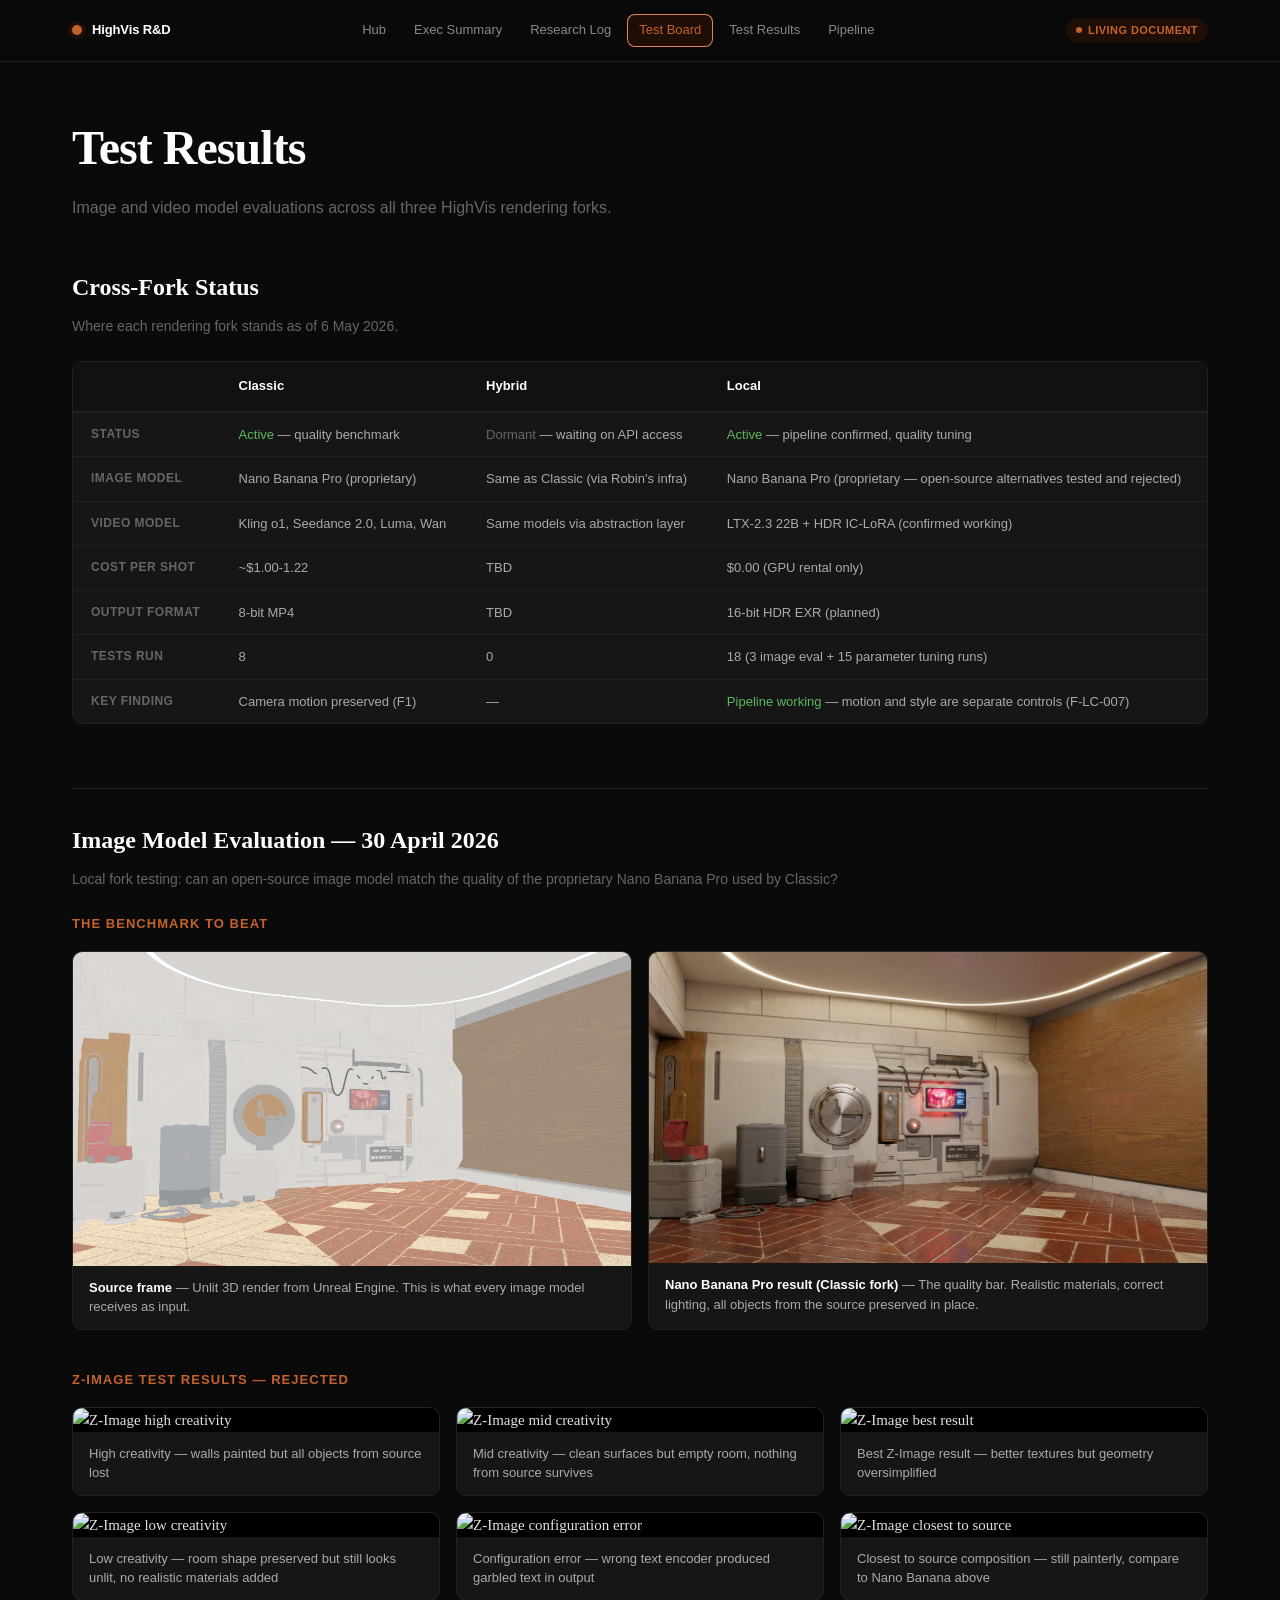
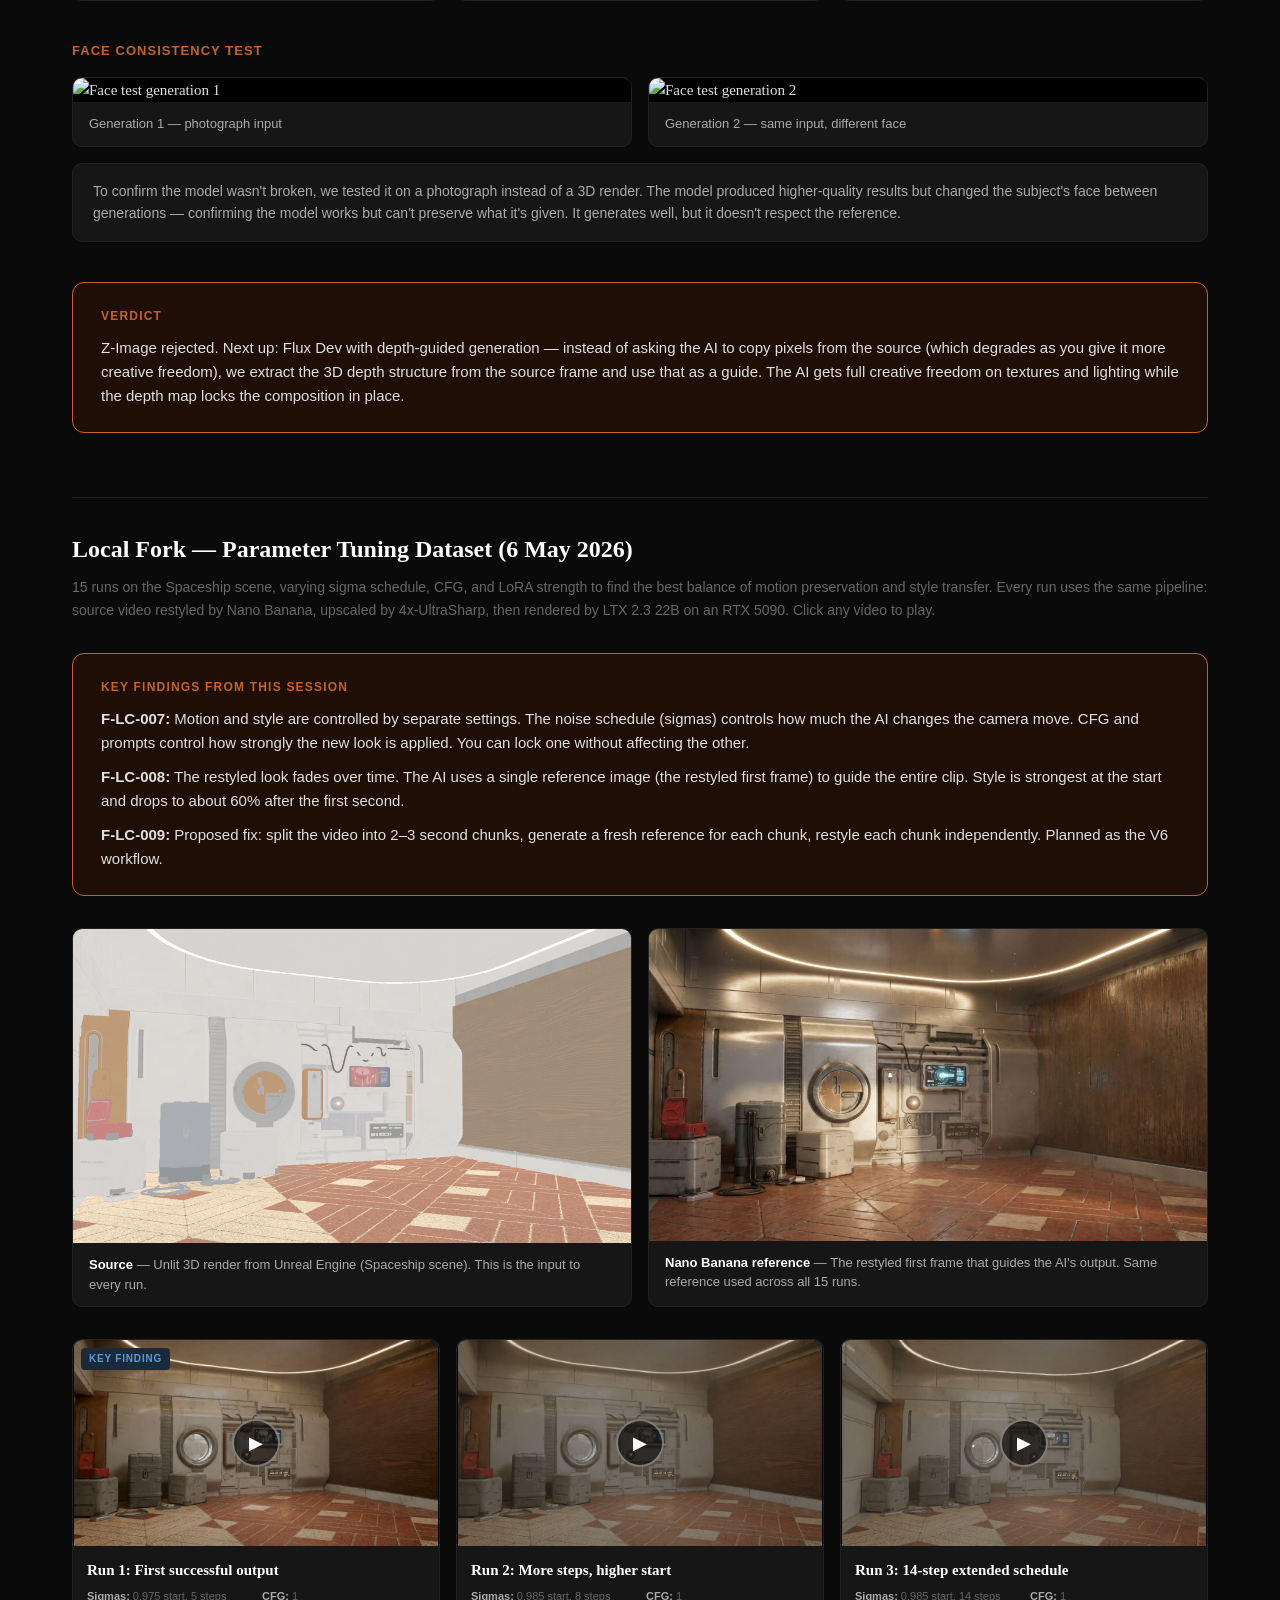
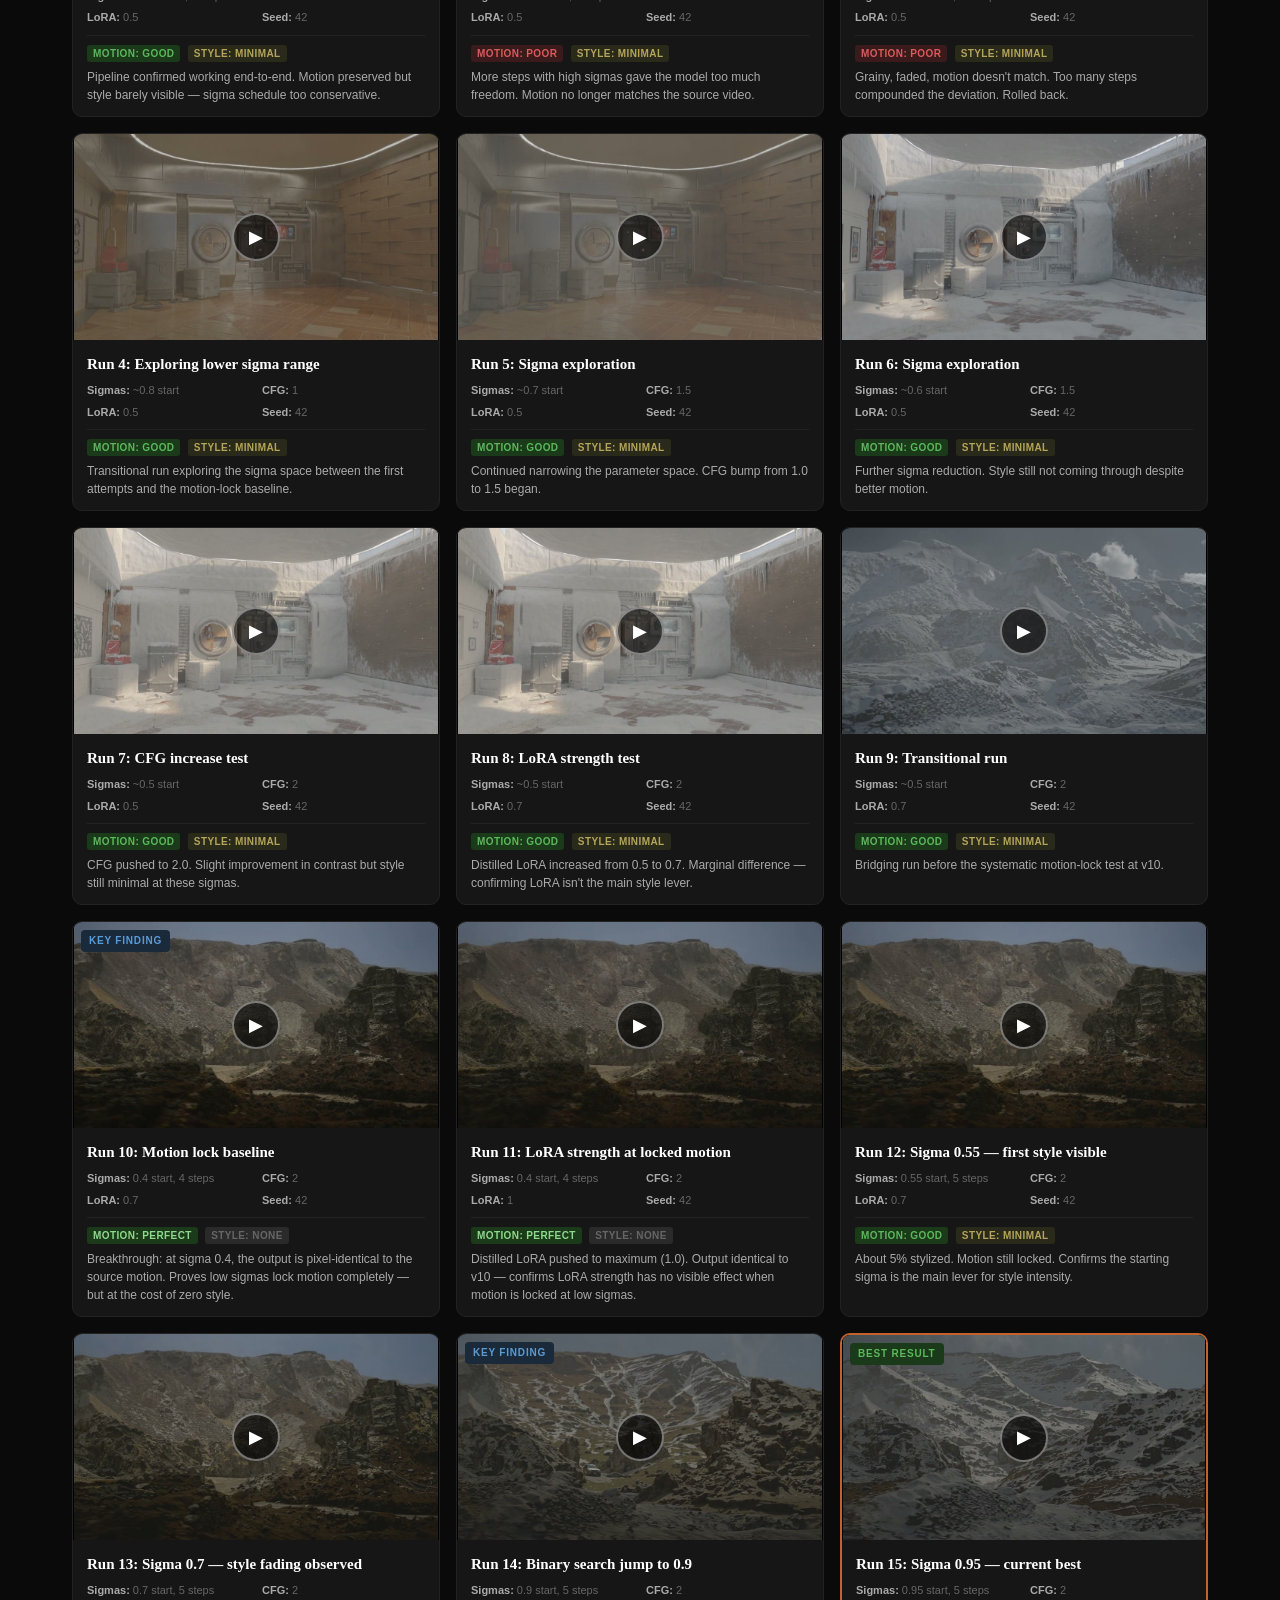
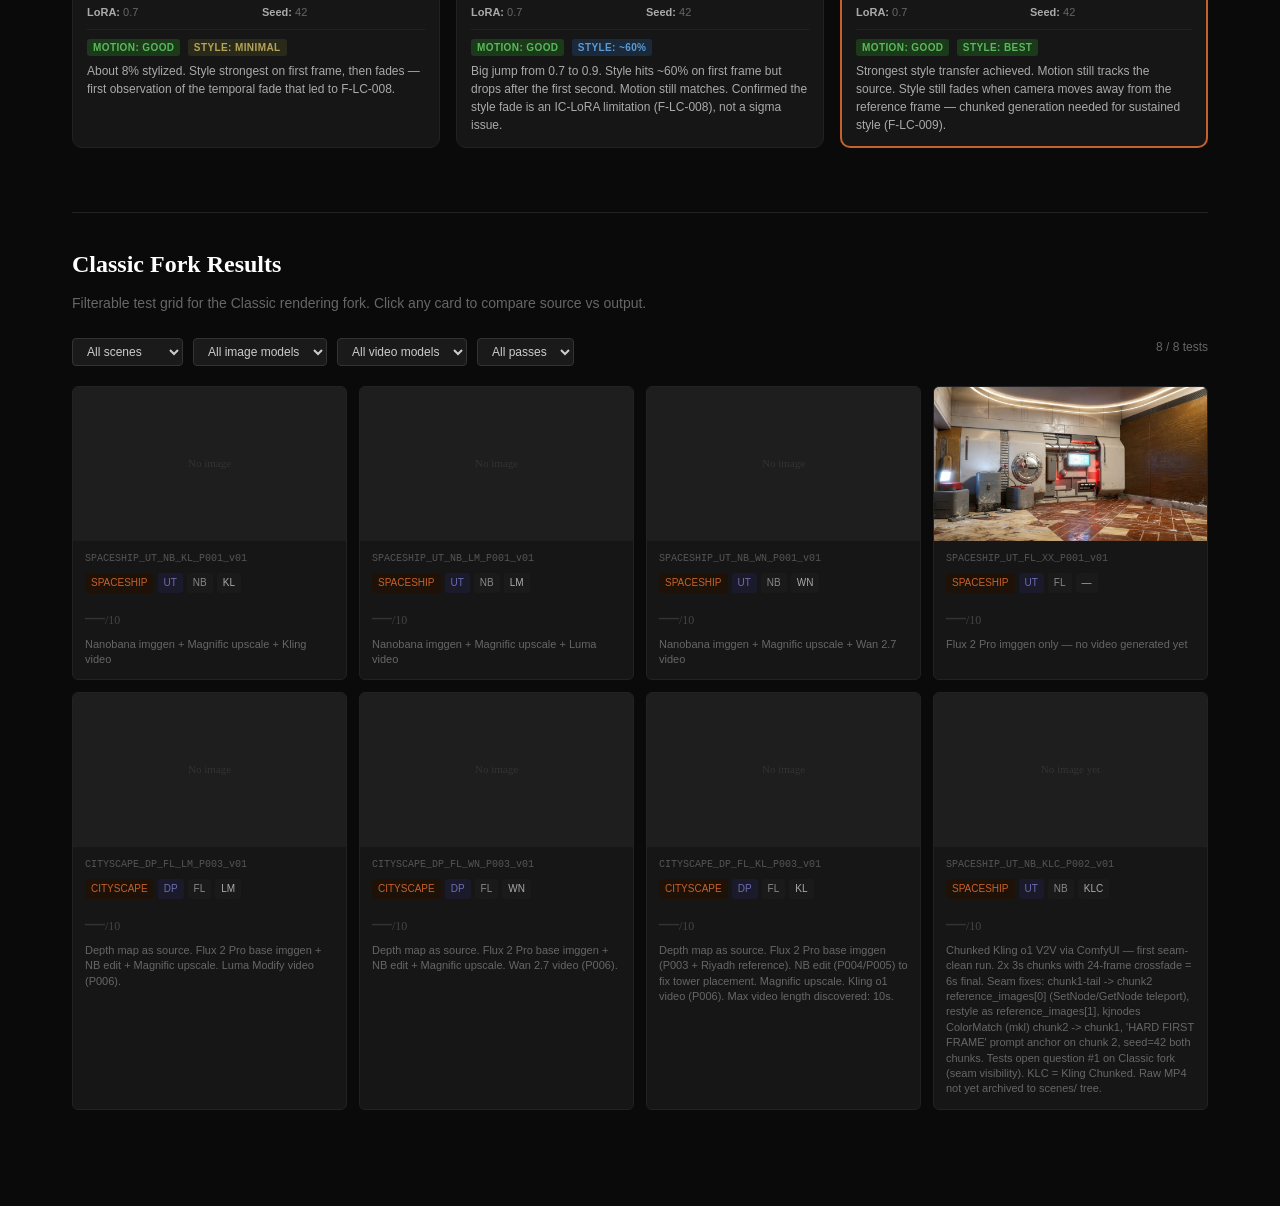
==== commit 8e3c4c11: "Website: add parameter tuning dataset to test board - New section on board.html: 15 parameter tuning" ====
--- a/board.html
+++ b/board.html
@@ -513,6 +513,131 @@
     padding: 60px 20px;
     color: #333;
   }
+
+  /* ── Tuning dataset grid ── */
+  .tuning-grid {
+    display: grid;
+    grid-template-columns: repeat(auto-fill, minmax(300px, 1fr));
+    gap: 16px;
+    margin-bottom: 48px;
+  }
+
+  .run-card {
+    background: var(--surface);
+    border: 1px solid var(--rule);
+    border-radius: 10px;
+    overflow: hidden;
+    transition: border-color 0.15s;
+  }
+  .run-card:hover { border-color: var(--accent); }
+  .run-card.highlight { border-color: var(--accent); border-width: 2px; }
+
+  .run-card .run-thumb {
+    position: relative;
+    aspect-ratio: 16/9;
+    background: #000;
+    cursor: pointer;
+    overflow: hidden;
+  }
+  .run-card .run-thumb img {
+    width: 100%; height: 100%;
+    object-fit: contain;
+    display: block;
+  }
+  .run-card .run-thumb video {
+    width: 100%; height: 100%;
+    object-fit: contain;
+    display: none;
+    position: absolute;
+    inset: 0;
+  }
+  .run-card .run-thumb.playing img { display: none; }
+  .run-card .run-thumb.playing video { display: block; }
+
+  .run-play-btn {
+    position: absolute;
+    top: 50%; left: 50%;
+    transform: translate(-50%, -50%);
+    width: 48px; height: 48px;
+    border-radius: 50%;
+    background: rgba(0,0,0,0.6);
+    border: 2px solid rgba(255,255,255,0.4);
+    color: #fff;
+    font-size: 18px;
+    cursor: pointer;
+    display: flex; align-items: center; justify-content: center;
+    transition: all 0.15s;
+    pointer-events: none;
+  }
+  .run-card .run-thumb:hover .run-play-btn { background: var(--accent); border-color: var(--accent); }
+  .run-card .run-thumb.playing .run-play-btn { display: none; }
+
+  .run-badge {
+    position: absolute;
+    top: 8px; left: 8px;
+    font-size: 10px;
+    font-weight: 700;
+    text-transform: uppercase;
+    letter-spacing: 0.08em;
+    padding: 3px 8px;
+    border-radius: 4px;
+    font-family: var(--sans);
+    z-index: 2;
+  }
+  .run-badge.best { background: #1a3a1a; color: #5cb85c; }
+  .run-badge.key { background: #1a2a3a; color: #5b9bd5; }
+  .run-badge.baseline { background: #2a2a1a; color: #b5a55b; }
+
+  .run-meta {
+    padding: 12px 14px;
+  }
+  .run-label {
+    font-family: var(--serif);
+    font-size: 15px;
+    font-weight: 600;
+    color: #fff;
+    margin-bottom: 6px;
+  }
+  .run-params {
+    display: grid;
+    grid-template-columns: 1fr 1fr;
+    gap: 4px 12px;
+    margin-bottom: 8px;
+  }
+  .run-param {
+    font-family: var(--sans);
+    font-size: 11px;
+    color: var(--ink-muted);
+  }
+  .run-param strong {
+    color: var(--ink-soft);
+    font-weight: 600;
+  }
+  .run-analysis {
+    font-family: var(--sans);
+    font-size: 12px;
+    color: var(--ink-soft);
+    line-height: 1.5;
+    padding-top: 8px;
+    border-top: 1px solid var(--rule);
+  }
+  .run-analysis .motion-tag, .run-analysis .style-tag {
+    display: inline-block;
+    font-size: 10px;
+    font-weight: 600;
+    padding: 1px 6px;
+    border-radius: 3px;
+    margin-right: 4px;
+    text-transform: uppercase;
+    letter-spacing: 0.04em;
+  }
+  .motion-tag.good { background: #1a3a1a; color: #5cb85c; }
+  .motion-tag.perfect { background: #1a3a1a; color: #8fd98f; }
+  .motion-tag.poor { background: #3a1a1a; color: #d95b5b; }
+  .style-tag.none { background: #2a2a2a; color: #666; }
+  .style-tag.low { background: #2a2a1a; color: #b5a55b; }
+  .style-tag.mid { background: #1a2a3a; color: #5b9bd5; }
+  .style-tag.best { background: #1a3a1a; color: #5cb85c; }
 
   @media (max-width: 600px) {
     .page-wrap { padding: 32px 16px 64px; }
@@ -671,7 +796,36 @@
   </div>
 
   <!-- ══════════════════════════════════════════════════════════════
-       SECTION 3 — Classic Fork Results (existing card grid)
+       SECTION 3 — Local Fork Parameter Tuning Dataset
+       ══════════════════════════════════════════════════════════════ -->
+  <h2 class="section-heading">Local Fork — Parameter Tuning Dataset (6 May 2026)</h2>
+  <p class="section-desc">15 runs on the Spaceship scene, varying sigma schedule, CFG, and LoRA strength to find the best balance of motion preservation and style transfer. Every run uses the same pipeline: source video restyled by Nano Banana, upscaled by 4x-UltraSharp, then rendered by LTX 2.3 22B on an RTX 5090. Click any video to play.</p>
+
+  <!-- Key findings callout -->
+  <div class="verdict-box" style="margin-bottom:32px;">
+    <div class="verdict-label">Key findings from this session</div>
+    <p><strong>F-LC-007:</strong> Motion and style are controlled by separate settings. The noise schedule (sigmas) controls how much the AI changes the camera move. CFG and prompts control how strongly the new look is applied. You can lock one without affecting the other.</p>
+    <p style="margin-top:10px"><strong>F-LC-008:</strong> The restyled look fades over time. The AI uses a single reference image (the restyled first frame) to guide the entire clip. Style is strongest at the start and drops to about 60% after the first second.</p>
+    <p style="margin-top:10px"><strong>F-LC-009:</strong> Proposed fix: split the video into 2–3 second chunks, generate a fresh reference for each chunk, restyle each chunk independently. Planned as the V6 workflow.</p>
+  </div>
+
+  <!-- Pipeline info -->
+  <div style="display:grid; grid-template-columns:1fr 1fr; gap:16px; margin-bottom:32px;">
+    <div class="img-card">
+      <img src="scenes/SPACESHIP/tests/SPACESHIP_UT_NB_KL_P001_v01/source_frame.png" alt="Source frame" loading="lazy">
+      <div class="img-caption"><strong>Source</strong> — Unlit 3D render from Unreal Engine (Spaceship scene). This is the input to every run.</div>
+    </div>
+    <div class="img-card">
+      <img src="outputs/v5_runs/thumbs/nb_01.jpg" alt="Nano Banana restyle" loading="lazy">
+      <div class="img-caption"><strong>Nano Banana reference</strong> — The restyled first frame that guides the AI's output. Same reference used across all 15 runs.</div>
+    </div>
+  </div>
+
+  <!-- Dataset table -->
+  <div id="tuning-dataset"></div>
+
+  <!-- ══════════════════════════════════════════════════════════════
+       SECTION 4 — Classic Fork Results (existing card grid)
        ══════════════════════════════════════════════════════════════ -->
   <h2 class="section-heading">Classic Fork Results</h2>
   <p class="section-desc">Filterable test grid for the Classic rendering fork. Click any card to compare source vs output.</p>
@@ -977,6 +1131,103 @@
 });
 
 loadData();
+
+// ── Tuning dataset ──────────────────────────────────────────────────────────
+
+const tuningRuns = [
+  { run: 1,  label: "First successful output", sigmas: "0.975 start, 5 steps", cfg: 1.0, lora: 0.5, motion: "good", style: "low", badge: "key",
+    analysis: "Pipeline confirmed working end-to-end. Motion preserved but style barely visible — sigma schedule too conservative." },
+  { run: 2,  label: "More steps, higher start", sigmas: "0.985 start, 8 steps", cfg: 1.0, lora: 0.5, motion: "poor", style: "low", badge: null,
+    analysis: "More steps with high sigmas gave the model too much freedom. Motion no longer matches the source video." },
+  { run: 3,  label: "14-step extended schedule", sigmas: "0.985 start, 14 steps", cfg: 1.0, lora: 0.5, motion: "poor", style: "low", badge: null,
+    analysis: "Grainy, faded, motion doesn't match. Too many steps compounded the deviation. Rolled back." },
+  { run: 4,  label: "Exploring lower sigma range", sigmas: "~0.8 start", cfg: 1.0, lora: 0.5, motion: "good", style: "low", badge: null,
+    analysis: "Transitional run exploring the sigma space between the first attempts and the motion-lock baseline." },
+  { run: 5,  label: "Sigma exploration", sigmas: "~0.7 start", cfg: 1.5, lora: 0.5, motion: "good", style: "low", badge: null,
+    analysis: "Continued narrowing the parameter space. CFG bump from 1.0 to 1.5 began." },
+  { run: 6,  label: "Sigma exploration", sigmas: "~0.6 start", cfg: 1.5, lora: 0.5, motion: "good", style: "low", badge: null,
+    analysis: "Further sigma reduction. Style still not coming through despite better motion." },
+  { run: 7,  label: "CFG increase test", sigmas: "~0.5 start", cfg: 2.0, lora: 0.5, motion: "good", style: "low", badge: null,
+    analysis: "CFG pushed to 2.0. Slight improvement in contrast but style still minimal at these sigmas." },
+  { run: 8,  label: "LoRA strength test", sigmas: "~0.5 start", cfg: 2.0, lora: 0.7, motion: "good", style: "low", badge: null,
+    analysis: "Distilled LoRA increased from 0.5 to 0.7. Marginal difference — confirming LoRA isn't the main style lever." },
+  { run: 9,  label: "Transitional run", sigmas: "~0.5 start", cfg: 2.0, lora: 0.7, motion: "good", style: "low", badge: null,
+    analysis: "Bridging run before the systematic motion-lock test at v10." },
+  { run: 10, label: "Motion lock baseline", sigmas: "0.4 start, 4 steps", cfg: 2.0, lora: 0.7, motion: "perfect", style: "none", badge: "key",
+    analysis: "Breakthrough: at sigma 0.4, the output is pixel-identical to the source motion. Proves low sigmas lock motion completely — but at the cost of zero style." },
+  { run: 11, label: "LoRA strength at locked motion", sigmas: "0.4 start, 4 steps", cfg: 2.0, lora: 1.0, motion: "perfect", style: "none", badge: null,
+    analysis: "Distilled LoRA pushed to maximum (1.0). Output identical to v10 — confirms LoRA strength has no visible effect when motion is locked at low sigmas." },
+  { run: 12, label: "Sigma 0.55 — first style visible", sigmas: "0.55 start, 5 steps", cfg: 2.0, lora: 0.7, motion: "good", style: "low", badge: null,
+    analysis: "About 5% stylized. Motion still locked. Confirms the starting sigma is the main lever for style intensity." },
+  { run: 13, label: "Sigma 0.7 — style fading observed", sigmas: "0.7 start, 5 steps", cfg: 2.0, lora: 0.7, motion: "good", style: "low", badge: null,
+    analysis: "About 8% stylized. Style strongest on first frame, then fades — first observation of the temporal fade that led to F-LC-008." },
+  { run: 14, label: "Binary search jump to 0.9", sigmas: "0.9 start, 5 steps", cfg: 2.0, lora: 0.7, motion: "good", style: "mid", badge: "key",
+    analysis: "Big jump from 0.7 to 0.9. Style hits ~60% on first frame but drops after the first second. Motion still matches. Confirmed the style fade is an IC-LoRA limitation (F-LC-008), not a sigma issue." },
+  { run: 15, label: "Sigma 0.95 — current best", sigmas: "0.95 start, 5 steps", cfg: 2.0, lora: 0.7, motion: "good", style: "best", badge: "best",
+    analysis: "Strongest style transfer achieved. Motion still tracks the source. Style still fades when camera moves away from the reference frame — chunked generation needed for sustained style (F-LC-009)." }
+];
+
+function videoPath(n) {
+  return `outputs/v5_runs/run${String(n).padStart(2,'0')}_v2v.mp4`;
+}
+function thumbPath(n) {
+  return `outputs/v5_runs/thumbs/v2v_${String(n).padStart(2,'0')}_mid.jpg`;
+}
+
+function renderTuningDataset() {
+  const container = document.getElementById('tuning-dataset');
+  const html = '<div class="tuning-grid">' + tuningRuns.map(r => {
+    const badgeHtml = r.badge
+      ? `<span class="run-badge ${r.badge}">${r.badge === 'best' ? 'Best result' : r.badge === 'key' ? 'Key finding' : r.badge}</span>`
+      : '';
+    const motionClass = r.motion === 'perfect' ? 'perfect' : r.motion === 'good' ? 'good' : 'poor';
+    const styleClass = r.style === 'best' ? 'best' : r.style === 'mid' ? 'mid' : r.style === 'low' ? 'low' : 'none';
+    const styleLabel = r.style === 'best' ? 'Best' : r.style === 'mid' ? '~60%' : r.style === 'low' ? 'Minimal' : 'None';
+
+    return `
+    <div class="run-card${r.badge === 'best' ? ' highlight' : ''}">
+      <div class="run-thumb" onclick="toggleRunVideo(this, ${r.run})">
+        <img src="${thumbPath(r.run)}" alt="Run ${r.run} mid-frame" loading="lazy">
+        <video src="${videoPath(r.run)}" preload="none" loop muted playsinline></video>
+        ${badgeHtml}
+        <div class="run-play-btn">&#9654;</div>
+      </div>
+      <div class="run-meta">
+        <div class="run-label">Run ${r.run}: ${r.label}</div>
+        <div class="run-params">
+          <div class="run-param"><strong>Sigmas:</strong> ${r.sigmas}</div>
+          <div class="run-param"><strong>CFG:</strong> ${r.cfg}</div>
+          <div class="run-param"><strong>LoRA:</strong> ${r.lora}</div>
+          <div class="run-param"><strong>Seed:</strong> 42</div>
+        </div>
+        <div class="run-analysis">
+          <span class="motion-tag ${motionClass}">Motion: ${r.motion}</span>
+          <span class="style-tag ${styleClass}">Style: ${styleLabel}</span>
+          <div style="margin-top:6px">${r.analysis}</div>
+        </div>
+      </div>
+    </div>`;
+  }).join('') + '</div>';
+  container.innerHTML = html;
+}
+
+function toggleRunVideo(thumb, runNum) {
+  const video = thumb.querySelector('video');
+  if (thumb.classList.contains('playing')) {
+    video.pause();
+    thumb.classList.remove('playing');
+  } else {
+    // Pause any other playing videos
+    document.querySelectorAll('.run-thumb.playing').forEach(t => {
+      t.querySelector('video').pause();
+      t.classList.remove('playing');
+    });
+    thumb.classList.add('playing');
+    video.play();
+  }
+}
+
+renderTuningDataset();
 </script>
 </body>
 </html>
